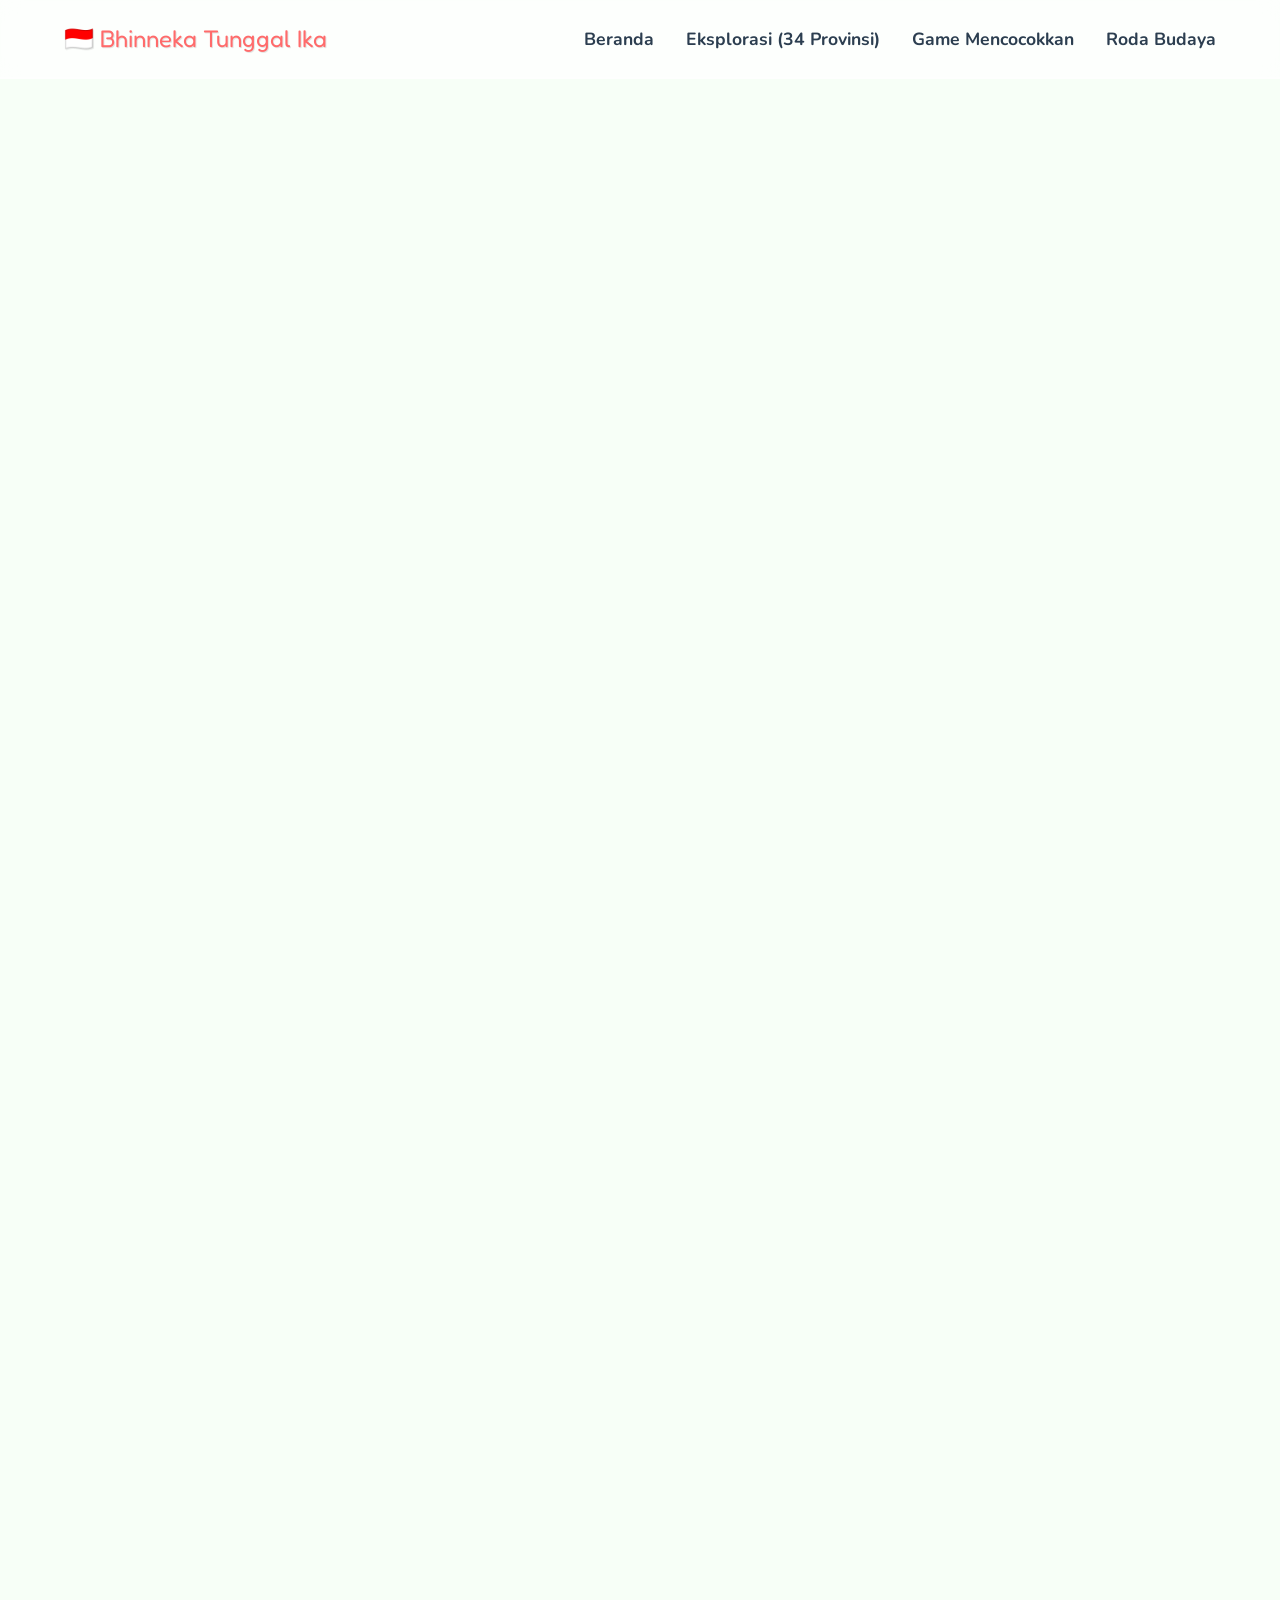
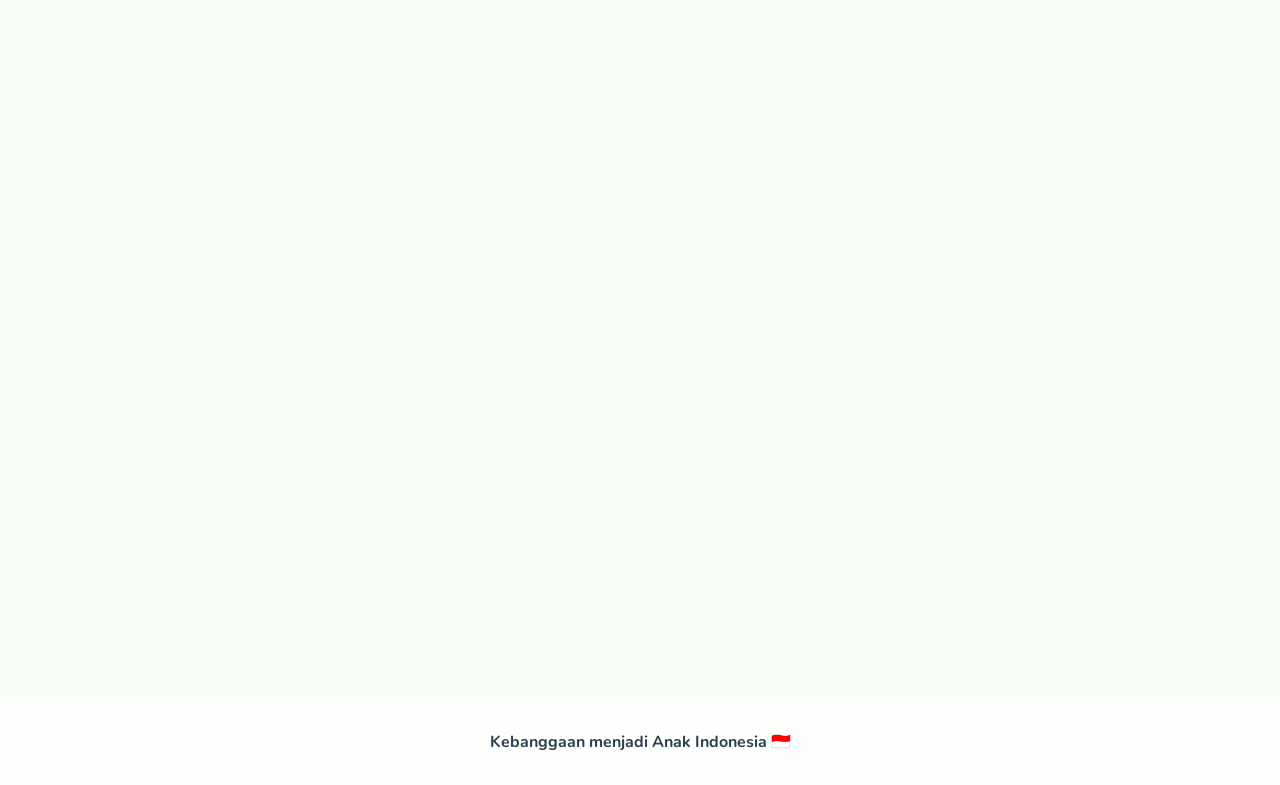
==== eksplorasi.html @ 6e82750b "Initial commit: Upload project files" ====
<!DOCTYPE html>
<html lang="id">
<head>
    <meta charset="UTF-8">
    <meta name="viewport" content="width=device-width, initial-scale=1.0">
    <title>Eksplorasi - Kita Beragam, Tetapi Tetap Satu</title>
    <link href="https://fonts.googleapis.com/css2?family=Fredoka+One&family=Nunito:wght@400;700;900&display=swap" rel="stylesheet">
    <link rel="stylesheet" href="style.css">
</head>
<body>
    <nav class="navbar">
        <div class="logo">🇮🇩 Bhinneka Tunggal Ika</div>
        <ul class="nav-links">
            <li><a href="index.html">Beranda</a></li>
            <li><a href="eksplorasi.html" class="active">Eksplorasi (34 Provinsi)</a></li>
            <li><a href="permainan.html">Game Mencocokkan</a></li>
            <li><a href="roda.html">Roda Budaya</a></li>
        </ul>
    </nav>

    <section class="section exploration fade-in" style="min-height: 100vh;">
        <h2 class="section-title">Galeri 34 Provinsi di Indonesia</h2>
        <p style="margin-bottom: 2rem; font-size: 1.2rem;">Klik kartu untuk melihat nama baju dan rumah adatnya!</p>
        
        <!-- Container for dynamically generated 34 cards -->
        <div id="dynamic-cards-container" class="card-container" style="gap: 2rem;">
            <!-- Cards injected by app.js here -->
        </div>
    </section>

    <footer>
        <p>Kebanggaan menjadi Anak Indonesia 🇮🇩</p>
    </footer>

    <!-- Load data first, then app -->
    <script src="data.js"></script>
    <script src="app.js"></script>
</body>
</html>
---- style.css ----
:root {
    --primary: #FF6B6B;
    --secondary: #4ECDC4;
    --accent: #FFE66D;
    --bg-color: #F7FFF7;
    --text-color: #2C3E50;
    --white: #ffffff;
    --font-heading: 'Fredoka One', cursive;
    --font-body: 'Nunito', sans-serif;
    --glass-bg: rgba(255, 255, 255, 0.7);
    --glass-border: rgba(255, 255, 255, 0.5);
    --shadow: 0 8px 32px rgba(31, 38, 135, 0.15);
}

* {
    margin: 0;
    padding: 0;
    box-sizing: border-box;
}

body {
    font-family: var(--font-body);
    background-color: var(--bg-color);
    color: var(--text-color);
    overflow-x: hidden;
    scroll-behavior: smooth;
}

h1, h2, h3, .logo {
    font-family: var(--font-heading);
}

/* Navbar */
.navbar {
    display: flex;
    justify-content: space-between;
    align-items: center;
    padding: 1.5rem 5%;
    background: var(--glass-bg);
    backdrop-filter: blur(10px);
    border-bottom: 2px solid var(--glass-border);
    position: sticky;
    top: 0;
    z-index: 1000;
}

.logo {
    font-size: 1.5rem;
    color: var(--primary);
    text-shadow: 1px 1px 0px rgba(0,0,0,0.1);
}

.nav-links {
    list-style: none;
    display: flex;
    gap: 2rem;
}

.nav-links a {
    text-decoration: none;
    color: var(--text-color);
    font-weight: 700;
    font-size: 1.1rem;
    transition: color 0.3s;
}

.nav-links a:hover {
    color: var(--primary);
}

/* Hero Section */
.hero {
    display: flex;
    align-items: center;
    justify-content: space-between;
    padding: 5rem 5%;
    min-height: 80vh;
    background: linear-gradient(135deg, #a8edea 0%, #fed6e3 100%);
    position: relative;
    overflow: hidden;
}

.hero-content {
    flex: 1;
    z-index: 2;
}

.hero h1 {
    font-size: 3.5rem;
    line-height: 1.2;
    margin-bottom: 1rem;
}

.highlight-text {
    color: var(--primary);
    text-shadow: 2px 2px 4px rgba(0,0,0,0.1);
}

.hero p {
    font-size: 1.4rem;
    margin-bottom: 2rem;
    color: #444;
}

.btn-primary {
    display: inline-block;
    padding: 1rem 2rem;
    font-size: 1.2rem;
    font-weight: bold;
    color: var(--white);
    background-color: var(--primary);
    border: none;
    border-radius: 30px;
    cursor: pointer;
    text-decoration: none;
    box-shadow: 0 4px 15px rgba(255, 107, 107, 0.4);
    transition: transform 0.3s, box-shadow 0.3s;
    font-family: var(--font-heading);
}

.btn-primary:hover {
    transform: translateY(-5px) scale(1.05);
    box-shadow: 0 6px 20px rgba(255, 107, 107, 0.6);
}

.hero-image {
    flex: 1;
    position: relative;
    display: flex;
    justify-content: center;
    align-items: center;
}

.map-img {
    width: 100%;
    max-width: 600px;
    filter: drop-shadow(0 10px 20px rgba(0,0,0,0.2)) contrast(1.8) brightness(0.8);
    mix-blend-mode: screen;
}

.pulse-anim {
    animation: float 4s ease-in-out infinite;
}

@keyframes float {
    0% { transform: translateY(0px); }
    50% { transform: translateY(-15px); }
    100% { transform: translateY(0px); }
}

/* Base Section Styling */
.section {
    padding: 4rem 5%;
    text-align: center;
}

.section-title {
    font-size: 2.5rem;
    color: var(--secondary);
    margin-bottom: 2rem;
    text-shadow: 1px 1px 0px rgba(0,0,0,0.1);
}

/* 3D Flip Cards */
.card-container {
    display: flex;
    flex-wrap: wrap;
    justify-content: center;
    gap: 3rem;
}

.flip-card {
    background-color: transparent;
    width: 300px;
    height: 400px;
    perspective: 1000px;
    cursor: pointer;
}

.flip-card-inner {
    position: relative;
    width: 100%;
    height: 100%;
    text-align: center;
    transition: transform 0.8s cubic-bezier(0.175, 0.885, 0.32, 1.275);
    transform-style: preserve-3d;
}

.flip-card.flipped .flip-card-inner {
    transform: rotateY(180deg);
}

.flip-card-front, .flip-card-back {
    position: absolute;
    width: 100%;
    height: 100%;
    -webkit-backface-visibility: hidden;
    backface-visibility: hidden;
    border-radius: 20px;
    padding: 1.5rem;
    display: flex;
    flex-direction: column;
    align-items: center;
    justify-content: center;
    background: var(--glass-bg);
    backdrop-filter: blur(8px);
    border: 2px solid var(--white);
    box-shadow: var(--shadow);
}

.flip-card-front img, .flip-card-back img {
    width: 100%;
    max-height: 200px;
    object-fit: contain;
    margin-bottom: 1rem;
}

.flip-card-front img[src^="data:"], .flip-card-back img[src^="data:"] {
    filter: drop-shadow(0 5px 15px rgba(0,0,0,0.1));
}

.flip-card-front img:not([src^="data:"]), .flip-card-back img:not([src^="data:"]) {
    filter: drop-shadow(0 5px 15px rgba(0,0,0,0.1)) contrast(1.6) brightness(1.15) saturate(1.2);
    mix-blend-mode: multiply;
}

.flip-card-front h3, .flip-card-back h3 {
    font-size: 1.5rem;
    color: var(--primary);
    margin-bottom: 0.5rem;
}

.flip-card-back {
    transform: rotateY(180deg);
    background: linear-gradient(135deg, #fdfbfb 0%, #ebedee 100%);
}

.flip-card-back p {
    font-size: 1rem;
    color: #555;
    font-weight: 600;
}

.placeholder-kid {
    font-size: 5rem;
    margin-bottom: 1rem;
}

/* Drag & Drop Series */
.game-section {
    background: linear-gradient(to bottom, #F7FFF7, #e0f7fa);
}

.game-instruction {
    font-size: 1.2rem;
    margin-bottom: 2rem;
    font-weight: bold;
}

.game-board {
    display: flex;
    flex-direction: column;
    align-items: center;
    gap: 3rem;
}

.draggables, .dropzones {
    display: flex;
    justify-content: center;
    gap: 2rem;
    flex-wrap: wrap;
    width: 100%;
    max-width: 900px;
}

.drag-item {
    width: 120px;
    height: 120px;
    object-fit: contain;
    cursor: grab;
    transition: transform 0.2s;
}

.drag-item[src^="data:"] {
    filter: drop-shadow(0 5px 10px rgba(0,0,0,0.15));
}

.drag-item:not([src^="data:"]) {
    filter: drop-shadow(0 5px 10px rgba(0,0,0,0.15)) contrast(1.6) brightness(1.15) saturate(1.2);
    mix-blend-mode: multiply;
}

.drag-item:active {
    cursor: grabbing;
    transform: scale(1.1);
}

.drag-item.hide {
    display: none;
}

.drop-zone {
    width: 150px;
    height: 150px;
    border: 3px dashed var(--secondary);
    border-radius: 20px;
    display: flex;
    align-items: center;
    justify-content: center;
    background: rgba(255, 255, 255, 0.4);
    font-weight: bold;
    position: relative;
    transition: background 0.3s;
}

.drop-zone.hovered {
    background: rgba(78, 205, 196, 0.3);
    border-color: var(--primary);
}

.drop-zone.correct {
    background: rgba(144, 238, 144, 0.5);
    border: 3px solid #32CD32;
}

.drop-zone img {
    max-width: 100%;
    max-height: 100%;
    object-fit: contain;
    position: absolute;
    z-index: 5;
}

.feedback-msg {
    margin-top: 2rem;
    font-size: 1.5rem;
    font-family: var(--font-heading);
    color: var(--primary);
    animation: bounce 1s infinite alternate;
}

.hidden {
    display: none !important;
}

/* Spinner Wheel */
.wheel-section {
    position: relative;
}

.wheel-container {
    position: relative;
    width: 300px;
    height: 300px;
    margin: 0 auto;
}

.pointer {
    position: absolute;
    top: -20px;
    left: 50%;
    transform: translateX(-50%);
    font-size: 3rem;
    color: var(--primary);
    z-index: 10;
    text-shadow: 0 3px 6px rgba(0,0,0,0.3);
}

.wheel {
    width: 100%;
    height: 100%;
    border-radius: 50%;
    border: 5px solid white;
    box-shadow: var(--shadow);
    position: relative;
    overflow: hidden;
    transition: transform 4s cubic-bezier(0.175, 0.885, 0.32, 1.275);
    /* Simple CSS pie chart hack for wheel */
    background: conic-gradient(
        #FF6B6B 0deg 60deg,
        #4ECDC4 60deg 120deg,
        #FFE66D 120deg 180deg,
        #FF9F43 180deg 240deg,
        #54A0FF 240deg 300deg,
        #A29BFE 300deg 360deg
    );
}

.wheel-segment {
    position: absolute;
    width: 50%;
    height: 50%;
    top: 0;
    right: 0;
    transform-origin: 0% 100%;
    display: flex;
    align-items: center;
    justify-content: center;
    font-weight: bold;
    font-family: var(--font-heading);
    color: white;
    font-size: 1.2rem;
    text-shadow: 1px 1px 2px rgba(0,0,0,0.3);
}

/* Positioning text for conic gradient (simplified approach) */
.segment-1 { transform: rotate(30deg) translate(20px, -20px); }
.segment-2 { transform: rotate(90deg) translate(20px, -20px); }
.segment-3 { transform: rotate(150deg) translate(20px, -20px); }
.segment-4 { transform: rotate(210deg) translate(20px, -20px); }
.segment-5 { transform: rotate(270deg) translate(20px, -20px); }
.segment-6 { transform: rotate(330deg) translate(20px, -20px); }


.wheel-result-box {
    margin-top: 2rem;
    padding: 1.5rem;
    background: var(--white);
    border-radius: 15px;
    box-shadow: var(--shadow);
    max-width: 400px;
    margin-left: auto;
    margin-right: auto;
}

.wheel-result-box h3 {
    color: var(--primary);
    font-size: 2rem;
    margin-bottom: 0.5rem;
}

footer {
    text-align: center;
    padding: 2rem;
    background: var(--glass-bg);
    color: var(--text-color);
    font-weight: bold;
    border-top: 2px solid var(--glass-border);
}

#confetti {
    position: fixed;
    top: 0;
    left: 0;
    width: 100%;
    height: 100%;
    pointer-events: none;
    z-index: 9999;
}

@keyframes bounce {
    from { transform: translateY(0); }
    to { transform: translateY(-10px); }
}

@keyframes shake {
    0% { transform: translateX(0); }
    25% { transform: translateX(-10px); }
    50% { transform: translateX(10px); }
    75% { transform: translateX(-10px); }
    100% { transform: translateX(0); }
}

.shake {
    animation: shake 0.5s ease-in-out;
}

/* Animations added via JS */
.fade-in {
    opacity: 0;
    transform: translateY(20px);
    transition: opacity 1s, transform 1s;
}
.fade-in.appear {
    opacity: 1;
    transform: translateY(0);
}
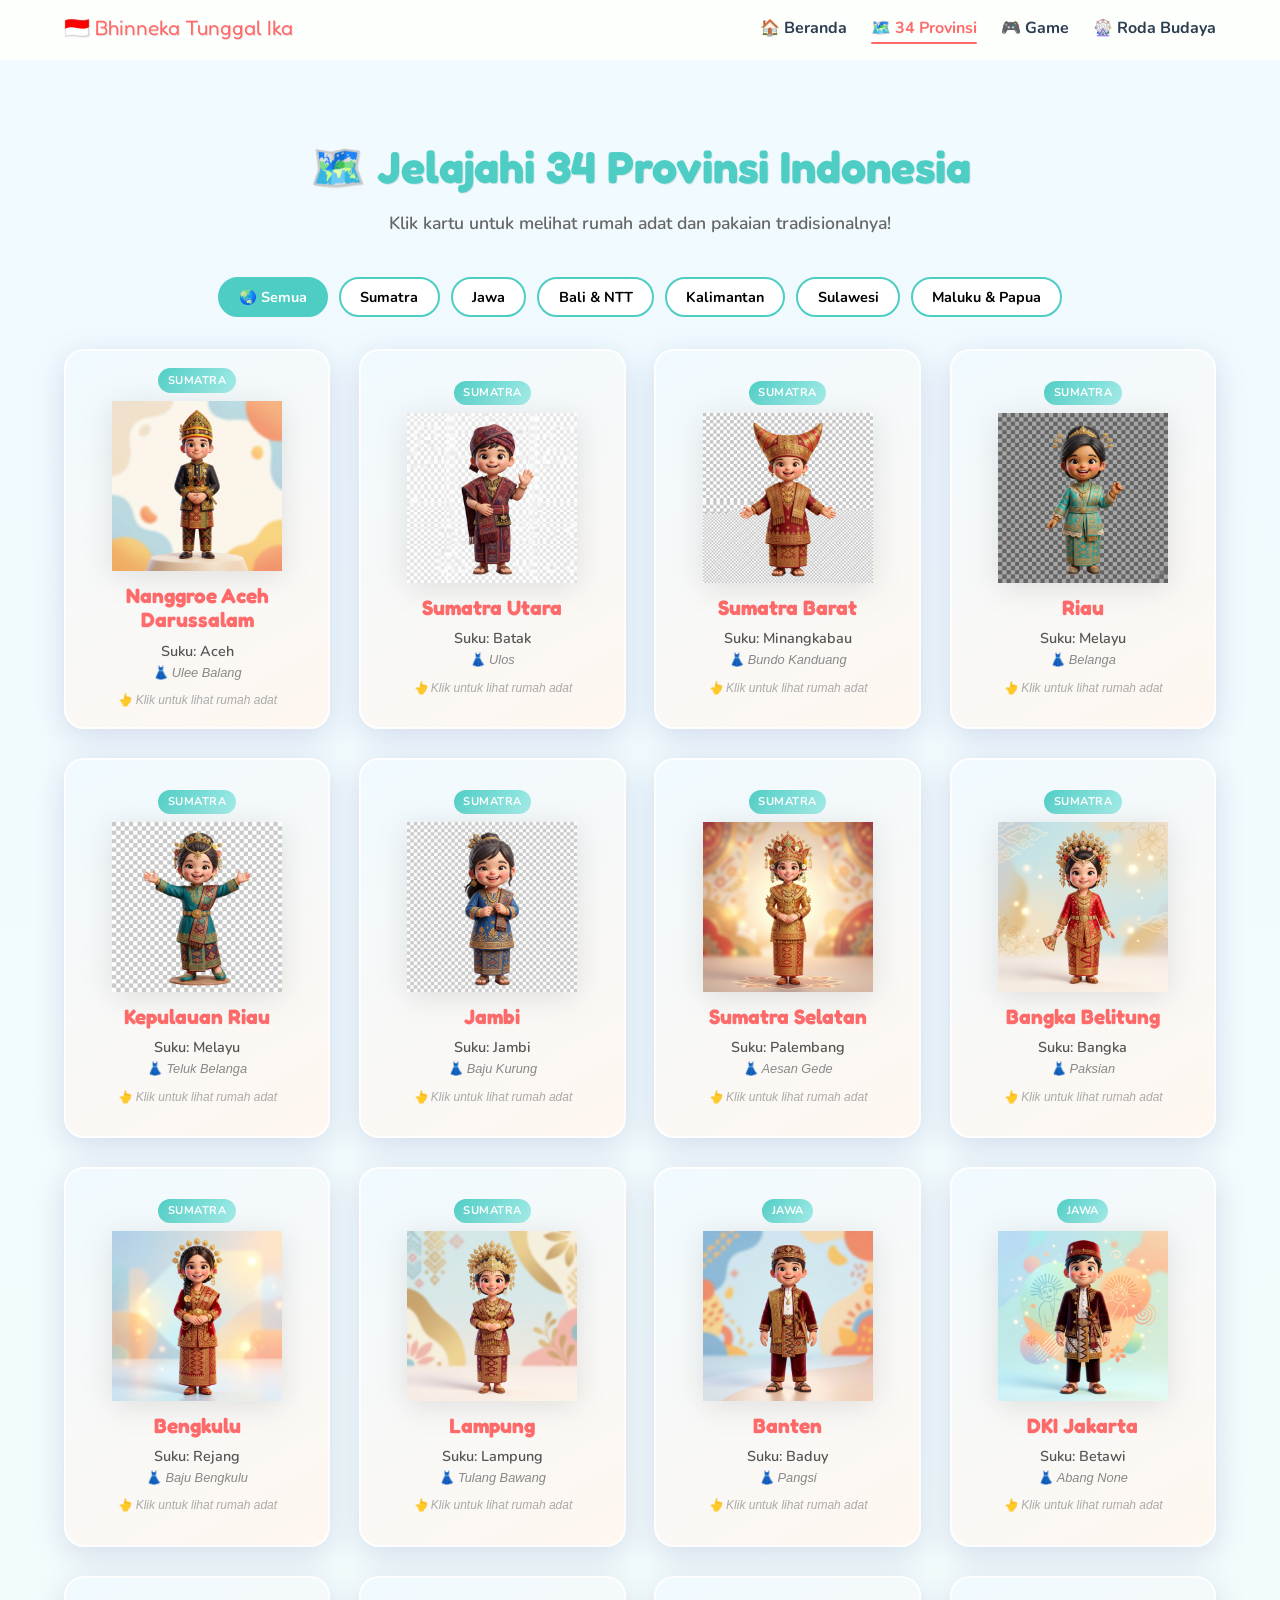
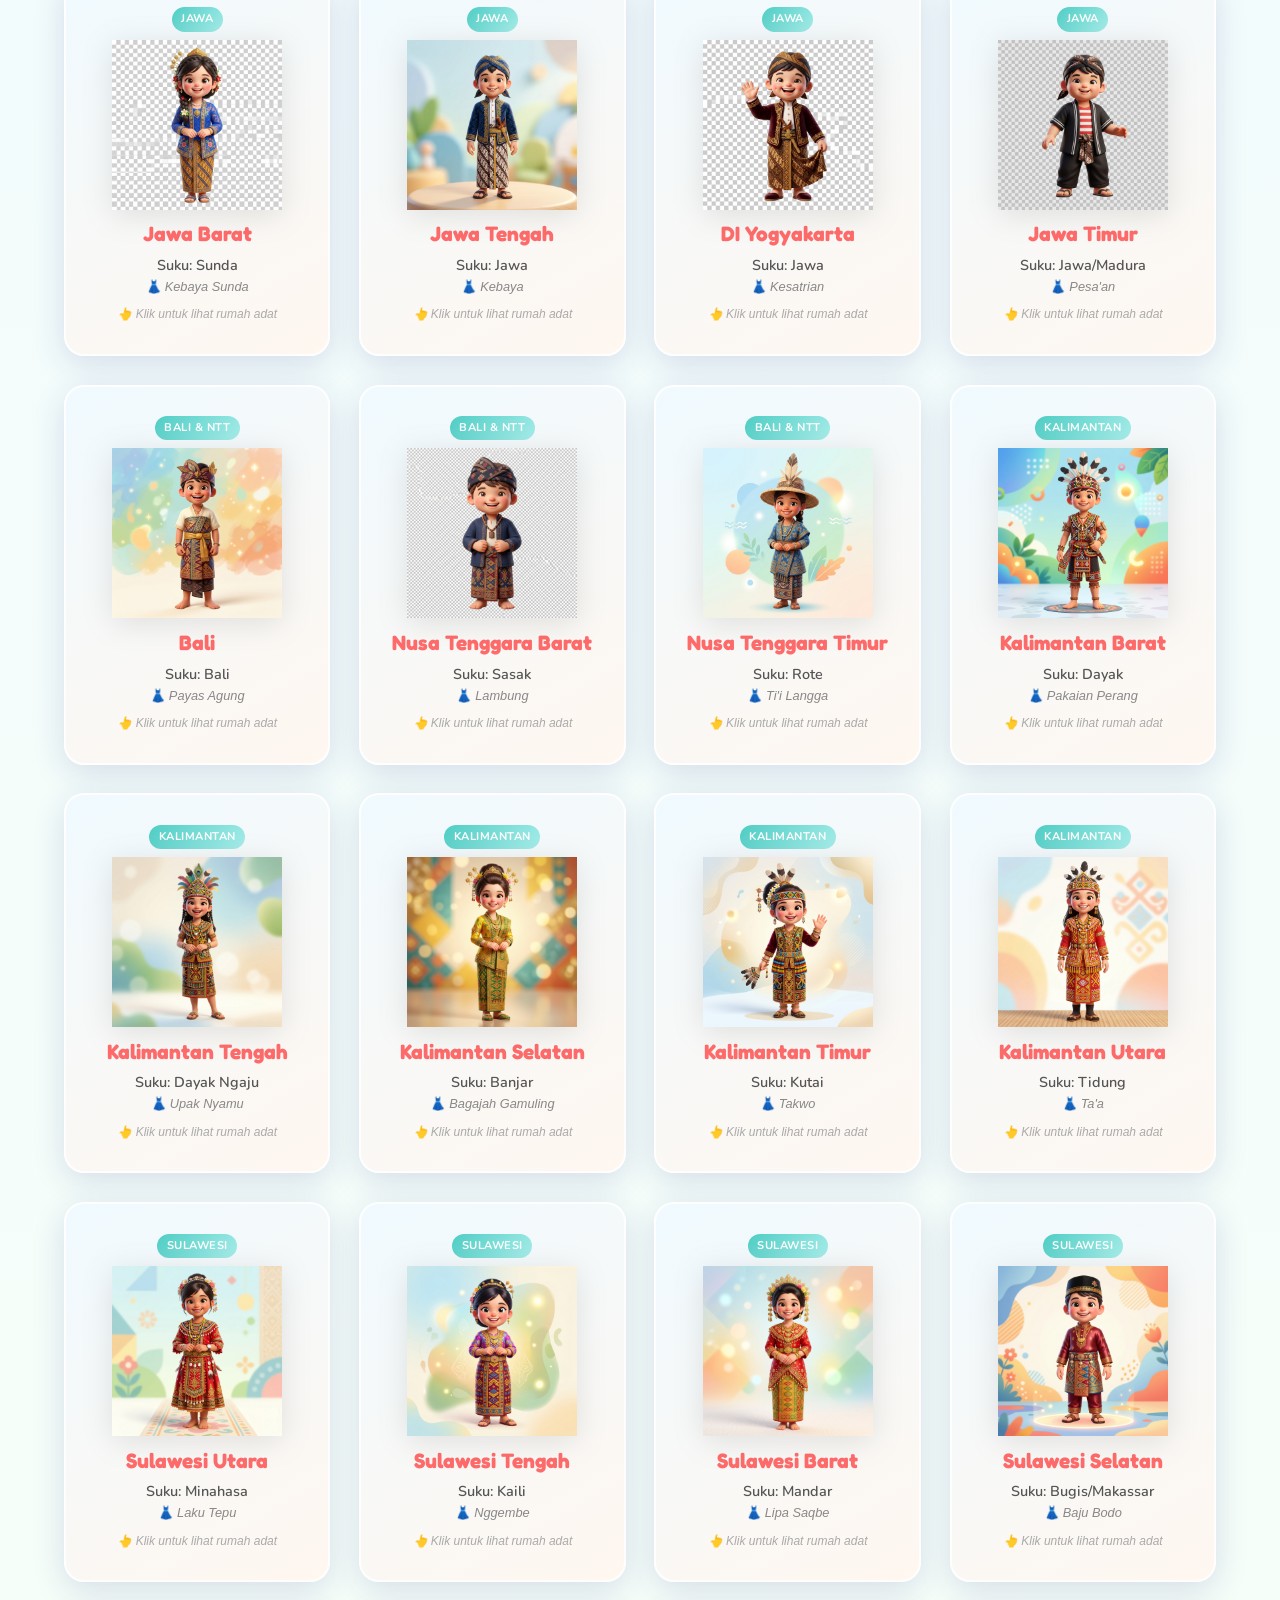
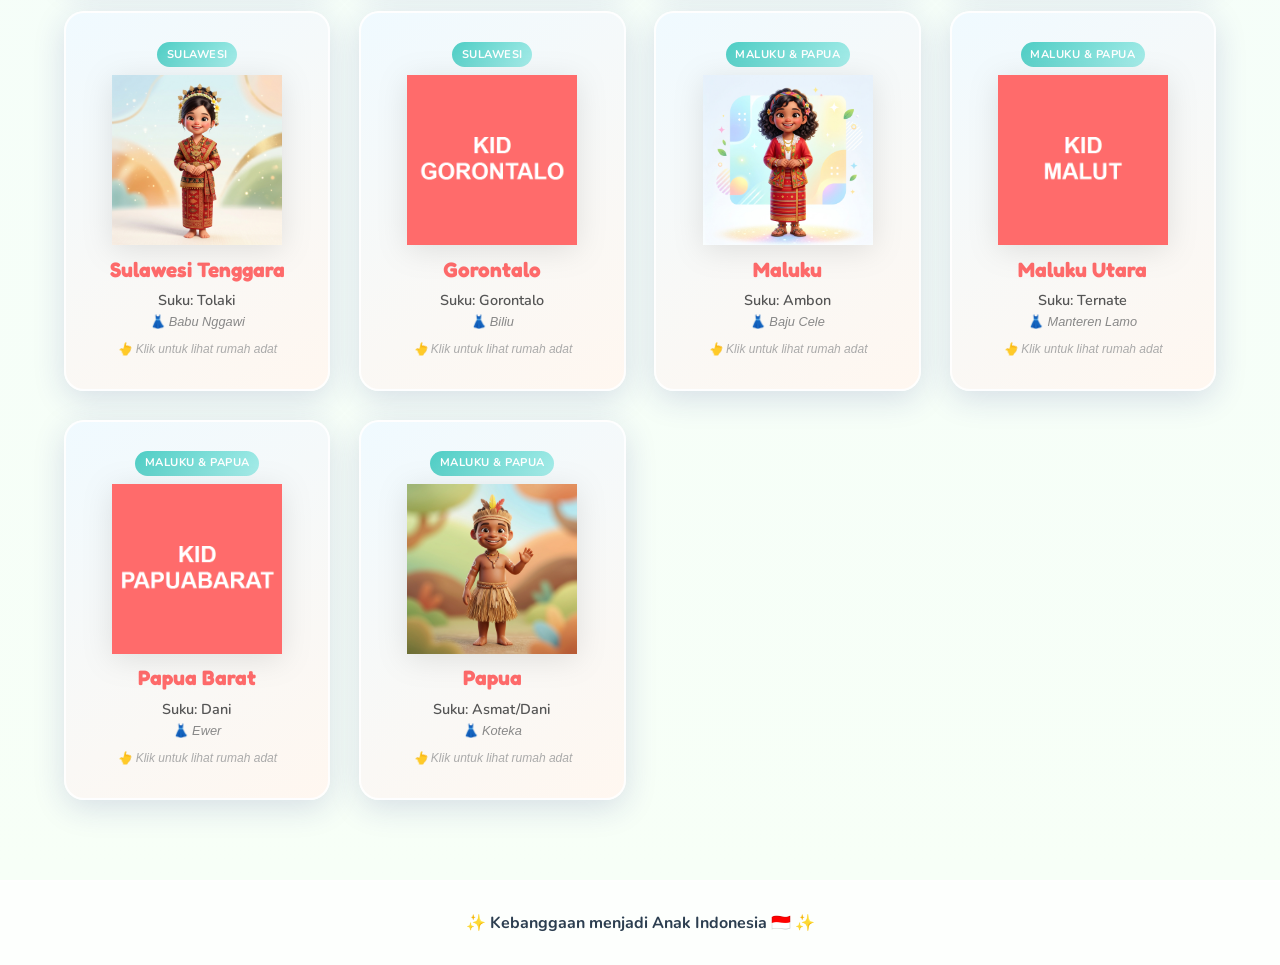
==== commit 1ce9bd6f: "Update repository" ====
--- a/eksplorasi.html
+++ b/eksplorasi.html
@@ -3,36 +3,72 @@
 <head>
     <meta charset="UTF-8">
     <meta name="viewport" content="width=device-width, initial-scale=1.0">
-    <title>Eksplorasi - Kita Beragam, Tetapi Tetap Satu</title>
+    <title>Eksplorasi 34 Provinsi - Kita Beragam, Tetapi Tetap Satu</title>
+    <meta name="description" content="Jelajahi rumah adat dan pakaian tradisional dari 34 Provinsi di Indonesia melalui kartu interaktif 3D.">
     <link href="https://fonts.googleapis.com/css2?family=Fredoka+One&family=Nunito:wght@400;700;900&display=swap" rel="stylesheet">
     <link rel="stylesheet" href="style.css">
+    <style>
+        .exploration { background: linear-gradient(180deg, #f0faff 0%, var(--bg-color) 100%); }
+        .filter-bar {
+            display: flex;
+            justify-content: center;
+            gap: 0.7rem;
+            flex-wrap: wrap;
+            margin-bottom: 2rem;
+        }
+        .filter-btn {
+            padding: 0.5rem 1.2rem;
+            border-radius: 50px;
+            border: 2px solid var(--secondary);
+            background: white;
+            font-family: var(--font-body);
+            font-weight: 700;
+            font-size: 0.9rem;
+            cursor: pointer;
+            transition: all 0.2s;
+        }
+        .filter-btn:hover, .filter-btn.active {
+            background: var(--secondary);
+            color: white;
+        }
+    </style>
 </head>
 <body>
     <nav class="navbar">
         <div class="logo">🇮🇩 Bhinneka Tunggal Ika</div>
-        <ul class="nav-links">
-            <li><a href="index.html">Beranda</a></li>
-            <li><a href="eksplorasi.html" class="active">Eksplorasi (34 Provinsi)</a></li>
-            <li><a href="permainan.html">Game Mencocokkan</a></li>
-            <li><a href="roda.html">Roda Budaya</a></li>
+        <button class="nav-toggle" id="nav-toggle" aria-label="Buka Menu">
+            <span></span><span></span><span></span>
+        </button>
+        <ul class="nav-links" id="nav-links">
+            <li><a href="index.html">🏠 Beranda</a></li>
+            <li><a href="eksplorasi.html" class="active">🗺️ 34 Provinsi</a></li>
+            <li><a href="permainan.html">🎮 Game</a></li>
+            <li><a href="roda.html">🎡 Roda Budaya</a></li>
         </ul>
     </nav>
+    <div class="nav-overlay" id="nav-overlay"></div>
 
-    <section class="section exploration fade-in" style="min-height: 100vh;">
-        <h2 class="section-title">Galeri 34 Provinsi di Indonesia</h2>
-        <p style="margin-bottom: 2rem; font-size: 1.2rem;">Klik kartu untuk melihat nama baju dan rumah adatnya!</p>
-        
-        <!-- Container for dynamically generated 34 cards -->
-        <div id="dynamic-cards-container" class="card-container" style="gap: 2rem;">
-            <!-- Cards injected by app.js here -->
+    <section class="section exploration fade-in">
+        <h2 class="section-title">🗺️ Jelajahi 34 Provinsi Indonesia</h2>
+        <p class="section-subtitle">Klik kartu untuk melihat rumah adat dan pakaian tradisionalnya!</p>
+        <div class="filter-bar" id="filter-bar">
+            <button class="filter-btn active" data-region="semua">🌏 Semua</button>
+            <button class="filter-btn" data-region="Sumatra">Sumatra</button>
+            <button class="filter-btn" data-region="Jawa">Jawa</button>
+            <button class="filter-btn" data-region="Bali & NTT">Bali & NTT</button>
+            <button class="filter-btn" data-region="Kalimantan">Kalimantan</button>
+            <button class="filter-btn" data-region="Sulawesi">Sulawesi</button>
+            <button class="filter-btn" data-region="Maluku & Papua">Maluku & Papua</button>
+        </div>
+        <div id="dynamic-cards-container" class="card-container">
+            <!-- Cards injected by app.js -->
         </div>
     </section>
 
     <footer>
-        <p>Kebanggaan menjadi Anak Indonesia 🇮🇩</p>
+        <p>✨ Kebanggaan menjadi Anak Indonesia 🇮🇩 ✨</p>
     </footer>
 
-    <!-- Load data first, then app -->
     <script src="data.js"></script>
     <script src="app.js"></script>
 </body>
--- a/style.css
+++ b/style.css
@@ -7,135 +7,224 @@
     --white: #ffffff;
     --font-heading: 'Fredoka One', cursive;
     --font-body: 'Nunito', sans-serif;
-    --glass-bg: rgba(255, 255, 255, 0.7);
+    --glass-bg: rgba(255, 255, 255, 0.75);
     --glass-border: rgba(255, 255, 255, 0.5);
     --shadow: 0 8px 32px rgba(31, 38, 135, 0.15);
-}
-
-* {
+    --shadow-lg: 0 16px 48px rgba(31, 38, 135, 0.2);
+    --radius: 20px;
+}
+
+/* ==================== RESET & BASE ==================== */
+*, *::before, *::after {
     margin: 0;
     padding: 0;
     box-sizing: border-box;
 }
+
+html { scroll-behavior: smooth; }
 
 body {
     font-family: var(--font-body);
     background-color: var(--bg-color);
     color: var(--text-color);
     overflow-x: hidden;
-    scroll-behavior: smooth;
-}
-
-h1, h2, h3, .logo {
+    line-height: 1.6;
+}
+
+h1, h2, h3, h4, .logo {
     font-family: var(--font-heading);
-}
-
-/* Navbar */
+    line-height: 1.2;
+}
+
+img { max-width: 100%; height: auto; }
+
+/* ==================== NAVBAR ==================== */
 .navbar {
     display: flex;
     justify-content: space-between;
     align-items: center;
-    padding: 1.5rem 5%;
+    padding: 1rem 5%;
     background: var(--glass-bg);
-    backdrop-filter: blur(10px);
+    backdrop-filter: blur(12px);
+    -webkit-backdrop-filter: blur(12px);
     border-bottom: 2px solid var(--glass-border);
     position: sticky;
     top: 0;
     z-index: 1000;
+    gap: 1rem;
 }
 
 .logo {
-    font-size: 1.5rem;
+    font-size: 1.3rem;
     color: var(--primary);
-    text-shadow: 1px 1px 0px rgba(0,0,0,0.1);
+    text-shadow: 1px 1px 0px rgba(0,0,0,0.08);
+    white-space: nowrap;
+    flex-shrink: 0;
 }
 
 .nav-links {
     list-style: none;
     display: flex;
-    gap: 2rem;
+    gap: 1.5rem;
+    align-items: center;
 }
 
 .nav-links a {
     text-decoration: none;
     color: var(--text-color);
     font-weight: 700;
-    font-size: 1.1rem;
+    font-size: 1rem;
     transition: color 0.3s;
-}
-
-.nav-links a:hover {
+    padding: 0.3rem 0;
+    position: relative;
+    white-space: nowrap;
+}
+
+.nav-links a::after {
+    content: '';
+    position: absolute;
+    bottom: 0; left: 0;
+    width: 0; height: 2px;
+    background: var(--primary);
+    transition: width 0.3s;
+    border-radius: 2px;
+}
+
+.nav-links a:hover, .nav-links a.active {
     color: var(--primary);
 }
 
-/* Hero Section */
+.nav-links a:hover::after, .nav-links a.active::after {
+    width: 100%;
+}
+
+/* Hamburger Menu */
+.nav-toggle {
+    display: none;
+    flex-direction: column;
+    gap: 5px;
+    cursor: pointer;
+    padding: 5px;
+    background: none;
+    border: none;
+    flex-shrink: 0;
+}
+
+.nav-toggle span {
+    display: block;
+    width: 25px;
+    height: 3px;
+    background: var(--primary);
+    border-radius: 3px;
+    transition: all 0.3s;
+}
+
+.nav-toggle.open span:nth-child(1) { transform: rotate(45deg) translate(5.5px, 5.5px); }
+.nav-toggle.open span:nth-child(2) { opacity: 0; transform: scaleX(0); }
+.nav-toggle.open span:nth-child(3) { transform: rotate(-45deg) translate(5.5px, -5.5px); }
+
+/* ==================== HERO SECTION ==================== */
 .hero {
     display: flex;
     align-items: center;
     justify-content: space-between;
     padding: 5rem 5%;
-    min-height: 80vh;
+    min-height: 85vh;
     background: linear-gradient(135deg, #a8edea 0%, #fed6e3 100%);
     position: relative;
     overflow: hidden;
+    gap: 2rem;
+}
+
+.hero::before {
+    content: '';
+    position: absolute;
+    top: -50%; left: -50%;
+    width: 200%; height: 200%;
+    background: radial-gradient(circle at 60% 40%, rgba(255,255,255,0.3) 0%, transparent 60%);
+    pointer-events: none;
 }
 
 .hero-content {
     flex: 1;
     z-index: 2;
+    max-width: 550px;
 }
 
 .hero h1 {
-    font-size: 3.5rem;
-    line-height: 1.2;
-    margin-bottom: 1rem;
+    font-size: clamp(2.2rem, 4.5vw, 4rem);
+    margin-bottom: 1.2rem;
 }
 
 .highlight-text {
     color: var(--primary);
-    text-shadow: 2px 2px 4px rgba(0,0,0,0.1);
+    text-shadow: 2px 2px 0px rgba(0,0,0,0.08);
 }
 
 .hero p {
-    font-size: 1.4rem;
+    font-size: clamp(1rem, 2vw, 1.3rem);
     margin-bottom: 2rem;
     color: #444;
-}
-
-.btn-primary {
-    display: inline-block;
-    padding: 1rem 2rem;
-    font-size: 1.2rem;
+    max-width: 480px;
+}
+
+.btn-group {
+    display: flex;
+    gap: 1rem;
+    flex-wrap: wrap;
+}
+
+.btn-primary, .btn-secondary {
+    display: inline-flex;
+    align-items: center;
+    gap: 0.5rem;
+    padding: 0.85rem 1.8rem;
+    font-size: 1.1rem;
     font-weight: bold;
-    color: var(--white);
-    background-color: var(--primary);
-    border: none;
-    border-radius: 30px;
+    border-radius: 50px;
     cursor: pointer;
     text-decoration: none;
+    border: none;
+    transition: transform 0.25s, box-shadow 0.25s;
+    font-family: var(--font-heading);
+    white-space: nowrap;
+}
+
+.btn-primary {
+    color: var(--white);
+    background: linear-gradient(135deg, var(--primary), #ff8e8e);
     box-shadow: 0 4px 15px rgba(255, 107, 107, 0.4);
-    transition: transform 0.3s, box-shadow 0.3s;
-    font-family: var(--font-heading);
 }
 
 .btn-primary:hover {
-    transform: translateY(-5px) scale(1.05);
-    box-shadow: 0 6px 20px rgba(255, 107, 107, 0.6);
+    transform: translateY(-4px);
+    box-shadow: 0 8px 25px rgba(255, 107, 107, 0.5);
+}
+
+.btn-secondary {
+    color: var(--text-color);
+    background: var(--white);
+    box-shadow: 0 4px 15px rgba(0,0,0,0.1);
+}
+
+.btn-secondary:hover {
+    transform: translateY(-4px);
+    box-shadow: 0 8px 25px rgba(0,0,0,0.15);
 }
 
 .hero-image {
     flex: 1;
-    position: relative;
     display: flex;
     justify-content: center;
     align-items: center;
+    max-width: 500px;
 }
 
 .map-img {
     width: 100%;
-    max-width: 600px;
-    filter: drop-shadow(0 10px 20px rgba(0,0,0,0.2)) contrast(1.8) brightness(0.8);
-    mix-blend-mode: screen;
+    max-width: 520px;
+    filter: drop-shadow(0 15px 30px rgba(0,0,0,0.15));
+    border-radius: 16px;
 }
 
 .pulse-anim {
@@ -143,36 +232,45 @@
 }
 
 @keyframes float {
-    0% { transform: translateY(0px); }
-    50% { transform: translateY(-15px); }
-    100% { transform: translateY(0px); }
-}
-
-/* Base Section Styling */
+    0%, 100% { transform: translateY(0); }
+    50% { transform: translateY(-18px); }
+}
+
+/* ==================== SECTIONS ==================== */
 .section {
-    padding: 4rem 5%;
+    padding: 5rem 5%;
     text-align: center;
 }
 
 .section-title {
-    font-size: 2.5rem;
+    font-size: clamp(1.8rem, 4vw, 2.8rem);
     color: var(--secondary);
-    margin-bottom: 2rem;
-    text-shadow: 1px 1px 0px rgba(0,0,0,0.1);
-}
-
-/* 3D Flip Cards */
+    margin-bottom: 1rem;
+    text-shadow: 1px 1px 0px rgba(0,0,0,0.08);
+}
+
+.section-subtitle {
+    font-size: 1.1rem;
+    color: #666;
+    margin-bottom: 2.5rem;
+    font-weight: 600;
+}
+
+/* ==================== FLIP CARDS ==================== */
 .card-container {
-    display: flex;
-    flex-wrap: wrap;
-    justify-content: center;
-    gap: 3rem;
+    display: grid;
+    grid-template-columns: repeat(auto-fill, minmax(240px, 1fr));
+    gap: 1.8rem;
+    justify-items: center;
+    max-width: 1400px;
+    margin: 0 auto;
 }
 
 .flip-card {
     background-color: transparent;
-    width: 300px;
-    height: 400px;
+    width: 100%;
+    max-width: 280px;
+    height: 380px;
     perspective: 1000px;
     cursor: pointer;
 }
@@ -186,8 +284,16 @@
     transform-style: preserve-3d;
 }
 
+.flip-card:hover .flip-card-inner,
 .flip-card.flipped .flip-card-inner {
     transform: rotateY(180deg);
+}
+
+/* On touch devices, only flip on click, not hover */
+@media (hover: none) {
+    .flip-card:hover .flip-card-inner {
+        transform: none;
+    }
 }
 
 .flip-card-front, .flip-card-back {
@@ -196,38 +302,37 @@
     height: 100%;
     -webkit-backface-visibility: hidden;
     backface-visibility: hidden;
-    border-radius: 20px;
-    padding: 1.5rem;
+    border-radius: var(--radius);
+    padding: 1.5rem 1.2rem;
     display: flex;
     flex-direction: column;
     align-items: center;
     justify-content: center;
     background: var(--glass-bg);
     backdrop-filter: blur(8px);
-    border: 2px solid var(--white);
+    -webkit-backdrop-filter: blur(8px);
+    border: 2px solid rgba(255,255,255,0.9);
     box-shadow: var(--shadow);
+    transition: box-shadow 0.3s;
+}
+
+.flip-card:hover .flip-card-front,
+.flip-card:hover .flip-card-back {
+    box-shadow: var(--shadow-lg);
 }
 
 .flip-card-front img, .flip-card-back img {
     width: 100%;
-    max-height: 200px;
+    height: 180px;
     object-fit: contain;
-    margin-bottom: 1rem;
-}
-
-.flip-card-front img[src^="data:"], .flip-card-back img[src^="data:"] {
+    margin-bottom: 0.8rem;
     filter: drop-shadow(0 5px 15px rgba(0,0,0,0.1));
 }
 
-.flip-card-front img:not([src^="data:"]), .flip-card-back img:not([src^="data:"]) {
-    filter: drop-shadow(0 5px 15px rgba(0,0,0,0.1)) contrast(1.6) brightness(1.15) saturate(1.2);
-    mix-blend-mode: multiply;
-}
-
 .flip-card-front h3, .flip-card-back h3 {
-    font-size: 1.5rem;
+    font-size: 1.3rem;
     color: var(--primary);
-    margin-bottom: 0.5rem;
+    margin-bottom: 0.4rem;
 }
 
 .flip-card-back {
@@ -236,86 +341,95 @@
 }
 
 .flip-card-back p {
-    font-size: 1rem;
+    font-size: 0.9rem;
     color: #555;
     font-weight: 600;
-}
-
-.placeholder-kid {
-    font-size: 5rem;
-    margin-bottom: 1rem;
-}
-
-/* Drag & Drop Series */
+    line-height: 1.5;
+}
+
+.flip-hint {
+    font-size: 0.75rem;
+    color: #aaa;
+    margin-top: 0.5rem;
+    font-style: italic;
+}
+
+/* ==================== GAME DRAG & DROP ==================== */
 .game-section {
     background: linear-gradient(to bottom, #F7FFF7, #e0f7fa);
 }
 
 .game-instruction {
-    font-size: 1.2rem;
+    font-size: 1.1rem;
     margin-bottom: 2rem;
     font-weight: bold;
+    color: #555;
 }
 
 .game-board {
     display: flex;
     flex-direction: column;
     align-items: center;
-    gap: 3rem;
-}
-
-.draggables, .dropzones {
+    gap: 2.5rem;
+}
+
+.draggables {
     display: flex;
     justify-content: center;
-    gap: 2rem;
+    gap: 1.5rem;
     flex-wrap: wrap;
     width: 100%;
-    max-width: 900px;
+    max-width: 700px;
+}
+
+.dropzones {
+    display: flex;
+    justify-content: center;
+    gap: 1.5rem;
+    flex-wrap: wrap;
+    width: 100%;
+    max-width: 700px;
 }
 
 .drag-item {
-    width: 120px;
-    height: 120px;
+    width: 110px;
+    height: 110px;
     object-fit: contain;
     cursor: grab;
-    transition: transform 0.2s;
-}
-
-.drag-item[src^="data:"] {
+    transition: transform 0.2s, box-shadow 0.2s;
     filter: drop-shadow(0 5px 10px rgba(0,0,0,0.15));
-}
-
-.drag-item:not([src^="data:"]) {
-    filter: drop-shadow(0 5px 10px rgba(0,0,0,0.15)) contrast(1.6) brightness(1.15) saturate(1.2);
-    mix-blend-mode: multiply;
-}
-
-.drag-item:active {
-    cursor: grabbing;
-    transform: scale(1.1);
-}
-
-.drag-item.hide {
-    display: none;
-}
+    border-radius: 12px;
+    user-select: none;
+    -webkit-user-drag: element;
+    touch-action: none;
+}
+
+.drag-item:hover { transform: scale(1.08); }
+.drag-item:active { cursor: grabbing; transform: scale(1.12); }
+.drag-item.hide { display: none !important; }
+.drag-item.dragging { opacity: 0.5; transform: scale(1.1); }
 
 .drop-zone {
-    width: 150px;
-    height: 150px;
+    width: 140px;
+    height: 140px;
     border: 3px dashed var(--secondary);
-    border-radius: 20px;
+    border-radius: var(--radius);
     display: flex;
     align-items: center;
     justify-content: center;
-    background: rgba(255, 255, 255, 0.4);
-    font-weight: bold;
+    text-align: center;
+    background: rgba(255, 255, 255, 0.5);
+    font-weight: 700;
+    font-size: 0.95rem;
     position: relative;
-    transition: background 0.3s;
+    transition: background 0.3s, border-color 0.3s, transform 0.2s;
+    padding: 0.5rem;
 }
 
 .drop-zone.hovered {
-    background: rgba(78, 205, 196, 0.3);
+    background: rgba(78, 205, 196, 0.25);
     border-color: var(--primary);
+    transform: scale(1.05);
 }
 
 .drop-zone.correct {
@@ -328,150 +442,386 @@
     max-height: 100%;
     object-fit: contain;
     position: absolute;
-    z-index: 5;
+    top: 0; left: 0;
+    border-radius: var(--radius);
 }
 
 .feedback-msg {
-    margin-top: 2rem;
-    font-size: 1.5rem;
+    margin-top: 1.5rem;
+    font-size: 1.4rem;
     font-family: var(--font-heading);
     color: var(--primary);
-    animation: bounce 1s infinite alternate;
-}
-
-.hidden {
-    display: none !important;
-}
-
-/* Spinner Wheel */
-.wheel-section {
-    position: relative;
-}
+    animation: bounce 1s ease-in-out infinite alternate;
+    background: white;
+    padding: 1rem 2rem;
+    border-radius: 50px;
+    box-shadow: var(--shadow);
+}
+
+.hidden { display: none !important; }
+
+/* ==================== SPIN WHEEL ==================== */
+.wheel-section { position: relative; }
 
 .wheel-container {
     position: relative;
-    width: 300px;
-    height: 300px;
-    margin: 0 auto;
+    width: min(360px, 90vw);
+    height: min(360px, 90vw);
+    margin: 0 auto 1rem;
 }
 
 .pointer {
     position: absolute;
-    top: -20px;
+    top: -28px;
     left: 50%;
     transform: translateX(-50%);
-    font-size: 3rem;
+    font-size: 2.5rem;
     color: var(--primary);
     z-index: 10;
-    text-shadow: 0 3px 6px rgba(0,0,0,0.3);
+    text-shadow: 0 3px 6px rgba(0,0,0,0.25);
+    filter: drop-shadow(0 2px 4px rgba(0,0,0,0.3));
 }
 
 .wheel {
     width: 100%;
     height: 100%;
     border-radius: 50%;
-    border: 5px solid white;
-    box-shadow: var(--shadow);
+    border: 6px solid white;
+    box-shadow: var(--shadow-lg), inset 0 0 0 3px rgba(255,255,255,0.3);
     position: relative;
     overflow: hidden;
-    transition: transform 4s cubic-bezier(0.175, 0.885, 0.32, 1.275);
-    /* Simple CSS pie chart hack for wheel */
-    background: conic-gradient(
-        #FF6B6B 0deg 60deg,
-        #4ECDC4 60deg 120deg,
-        #FFE66D 120deg 180deg,
-        #FF9F43 180deg 240deg,
-        #54A0FF 240deg 300deg,
-        #A29BFE 300deg 360deg
-    );
-}
-
-.wheel-segment {
+    transition: transform 4s cubic-bezier(0.17, 0.67, 0.12, 0.99);
+}
+
+.wheel-center {
     position: absolute;
-    width: 50%;
-    height: 50%;
-    top: 0;
-    right: 0;
-    transform-origin: 0% 100%;
+    top: 50%; left: 50%;
+    transform: translate(-50%, -50%);
+    width: 50px; height: 50px;
+    background: white;
+    border-radius: 50%;
+    z-index: 20;
+    box-shadow: 0 0 0 4px rgba(255,255,255,0.5), var(--shadow);
+}
+
+/* ==================== MODAL ==================== */
+.modal-overlay {
+    position: fixed;
+    top: 0; left: 0; right: 0; bottom: 0;
+    background: rgba(0,0,0,0.65);
     display: flex;
     align-items: center;
     justify-content: center;
-    font-weight: bold;
+    z-index: 2000;
+    visibility: hidden;
+    opacity: 0;
+    transition: opacity 0.3s, visibility 0.3s;
+    padding: 1rem;
+}
+
+.modal-overlay.active {
+    visibility: visible;
+    opacity: 1;
+}
+
+.modal-box {
+    background: white;
+    padding: 2rem 1.5rem;
+    border-radius: 24px;
+    max-width: 480px;
+    width: 100%;
+    max-height: 90vh;
+    overflow-y: auto;
+    text-align: center;
+    box-shadow: 0 20px 60px rgba(0,0,0,0.25);
+    transform: translateY(-30px) scale(0.95);
+    transition: transform 0.35s cubic-bezier(0.175, 0.885, 0.32, 1.275);
+}
+
+.modal-overlay.active .modal-box {
+    transform: translateY(0) scale(1);
+}
+
+.modal-title {
     font-family: var(--font-heading);
+    color: var(--primary);
+    font-size: 1.8rem;
+    margin-bottom: 0.8rem;
+}
+
+.modal-quiz {
+    font-size: 1.1rem;
+    margin-bottom: 1.5rem;
+    font-weight: 700;
+    color: var(--text-color);
+    line-height: 1.6;
+}
+
+.quiz-options {
+    display: flex;
+    flex-direction: column;
+    gap: 0.7rem;
+}
+
+.btn-option {
+    background: var(--bg-color);
+    border: 2px solid var(--secondary);
+    padding: 0.8rem 1rem;
+    border-radius: 12px;
+    font-size: 1rem;
+    cursor: pointer;
+    transition: background 0.2s, border-color 0.2s, transform 0.1s;
+    font-family: var(--font-body);
+    font-weight: 700;
+    text-align: left;
+    display: flex;
+    align-items: center;
+    gap: 0.5rem;
+}
+
+.btn-option::before {
+    content: attr(data-letter);
+    display: inline-flex;
+    align-items: center;
+    justify-content: center;
+    width: 28px; height: 28px;
+    background: var(--secondary);
     color: white;
-    font-size: 1.2rem;
-    text-shadow: 1px 1px 2px rgba(0,0,0,0.3);
-}
-
-/* Positioning text for conic gradient (simplified approach) */
-.segment-1 { transform: rotate(30deg) translate(20px, -20px); }
-.segment-2 { transform: rotate(90deg) translate(20px, -20px); }
-.segment-3 { transform: rotate(150deg) translate(20px, -20px); }
-.segment-4 { transform: rotate(210deg) translate(20px, -20px); }
-.segment-5 { transform: rotate(270deg) translate(20px, -20px); }
-.segment-6 { transform: rotate(330deg) translate(20px, -20px); }
-
-
-.wheel-result-box {
-    margin-top: 2rem;
-    padding: 1.5rem;
-    background: var(--white);
-    border-radius: 15px;
-    box-shadow: var(--shadow);
-    max-width: 400px;
-    margin-left: auto;
-    margin-right: auto;
-}
-
-.wheel-result-box h3 {
-    color: var(--primary);
-    font-size: 2rem;
-    margin-bottom: 0.5rem;
-}
-
+    border-radius: 50%;
+    font-size: 0.85rem;
+    flex-shrink: 0;
+}
+
+.btn-option:hover:not(:disabled) {
+    background: var(--secondary);
+    color: white;
+    transform: translateX(4px);
+}
+
+.btn-option:hover:not(:disabled)::before {
+    background: white;
+    color: var(--secondary);
+}
+
+.btn-option.correct { 
+    background: #e8fae8; 
+    border-color: #32CD32; 
+    color: #1a6e1a;
+}
+
+.btn-option.correct::before { background: #32CD32; }
+
+.btn-option.wrong { 
+    background: #fee8e8; 
+    border-color: #FF6B6B; 
+    color: #8b1a1a;
+}
+
+.btn-option.wrong::before { background: #FF6B6B; }
+
+/* ==================== FOOTER ==================== */
 footer {
     text-align: center;
-    padding: 2rem;
+    padding: 1.8rem 5%;
     background: var(--glass-bg);
     color: var(--text-color);
-    font-weight: bold;
+    font-weight: 700;
     border-top: 2px solid var(--glass-border);
 }
 
+/* ==================== CONFETTI ==================== */
 #confetti {
     position: fixed;
-    top: 0;
-    left: 0;
-    width: 100%;
-    height: 100%;
+    top: 0; left: 0;
+    width: 100%; height: 100%;
     pointer-events: none;
     z-index: 9999;
 }
 
+/* ==================== ANIMATIONS ==================== */
 @keyframes bounce {
     from { transform: translateY(0); }
     to { transform: translateY(-10px); }
 }
 
 @keyframes shake {
-    0% { transform: translateX(0); }
+    0%, 100% { transform: translateX(0); }
     25% { transform: translateX(-10px); }
-    50% { transform: translateX(10px); }
-    75% { transform: translateX(-10px); }
-    100% { transform: translateX(0); }
-}
-
-.shake {
-    animation: shake 0.5s ease-in-out;
-}
-
-/* Animations added via JS */
+    75% { transform: translateX(10px); }
+}
+
+@keyframes popIn {
+    from { transform: scale(0.5); opacity: 0; }
+    to { transform: scale(1); opacity: 1; }
+}
+
+.shake { animation: shake 0.5s ease-in-out; }
+
 .fade-in {
     opacity: 0;
-    transform: translateY(20px);
-    transition: opacity 1s, transform 1s;
-}
+    transform: translateY(25px);
+    transition: opacity 0.8s ease, transform 0.8s ease;
+}
+
 .fade-in.appear {
     opacity: 1;
     transform: translateY(0);
 }
+
+/* ==================== BADGES / REGION PILLS ==================== */
+.province-badge {
+    display: inline-block;
+    background: linear-gradient(135deg, var(--secondary), #a8edea);
+    color: white;
+    font-size: 0.7rem;
+    font-weight: 700;
+    padding: 0.2rem 0.6rem;
+    border-radius: 20px;
+    margin-bottom: 0.5rem;
+    text-transform: uppercase;
+    letter-spacing: 0.5px;
+}
+
+/* ==================== RESPONSIVE — TABLET ==================== */
+@media (max-width: 900px) {
+    .hero {
+        flex-direction: column;
+        text-align: center;
+        padding: 4rem 5%;
+        min-height: auto;
+    }
+
+    .hero-content { max-width: 100%; }
+
+    .hero p { max-width: 100%; }
+
+    .btn-group { justify-content: center; }
+
+    .hero-image {
+        max-width: 400px;
+        width: 100%;
+    }
+
+    .card-container {
+        grid-template-columns: repeat(auto-fill, minmax(200px, 1fr));
+        gap: 1.3rem;
+    }
+
+    .flip-card { height: 340px; }
+}
+
+/* ==================== RESPONSIVE — MOBILE ==================== */
+@media (max-width: 640px) {
+    /* Navbar */
+    .nav-toggle { display: flex; }
+
+    .nav-links {
+        position: fixed;
+        top: 0; right: -100%;
+        width: min(320px, 85vw);
+        height: 100vh;
+        background: white;
+        flex-direction: column;
+        gap: 0;
+        padding: 5rem 2rem 2rem;
+        box-shadow: -5px 0 30px rgba(0,0,0,0.15);
+        transition: right 0.35s cubic-bezier(0.175, 0.885, 0.32, 1.275);
+        z-index: 999;
+        align-items: flex-start;
+    }
+
+    .nav-links.open { right: 0; }
+
+    .nav-links li { width: 100%; border-bottom: 1px solid #f0f0f0; }
+
+    .nav-links a {
+        display: block;
+        padding: 1rem 0;
+        font-size: 1.2rem;
+    }
+
+    .nav-links a::after { display: none; }
+
+    /* Overlay behind nav */
+    .nav-overlay {
+        position: fixed;
+        top: 0; left: 0;
+        width: 100%; height: 100%;
+        background: rgba(0,0,0,0.4);
+        z-index: 998;
+        display: none;
+    }
+
+    .nav-overlay.active { display: block; }
+
+    /* Hero */
+    .hero {
+        padding: 3rem 5%;
+        gap: 2rem;
+    }
+
+    .hero h1 { font-size: clamp(1.8rem, 8vw, 2.5rem); }
+
+    .hero-image { width: 90%; }
+
+    .btn-primary, .btn-secondary {
+        padding: 0.75rem 1.4rem;
+        font-size: 1rem;
+    }
+
+    /* Section */
+    .section { padding: 3rem 4%; }
+
+    /* Cards */
+    .card-container {
+        grid-template-columns: repeat(2, 1fr);
+        gap: 1rem;
+    }
+
+    .flip-card {
+        height: 300px;
+        max-width: 100%;
+    }
+
+    .flip-card-front img, .flip-card-back img {
+        height: 130px;
+    }
+
+    .flip-card-front h3, .flip-card-back h3 { font-size: 1.1rem; }
+
+    /* Game */
+    .draggables, .dropzones {
+        gap: 1rem;
+    }
+
+    .drag-item {
+        width: 85px;
+        height: 85px;
+    }
+
+    .drop-zone {
+        width: 110px;
+        height: 110px;
+        font-size: 0.85rem;
+    }
+
+    /* Wheel */
+    .wheel-container {
+        width: min(280px, 88vw);
+        height: min(280px, 88vw);
+    }
+
+    /* Modal */
+    .modal-box { padding: 1.5rem 1rem; }
+    .modal-title { font-size: 1.5rem; }
+    .modal-quiz { font-size: 0.95rem; }
+    .btn-option { font-size: 0.9rem; padding: 0.65rem 0.8rem; }
+    .btn-option::before { width: 24px; height: 24px; font-size: 0.75rem; }
+}
+
+@media (max-width: 380px) {
+    .card-container {
+        grid-template-columns: 1fr;
+    }
+    .flip-card { max-width: 280px; margin: 0 auto; }
+}
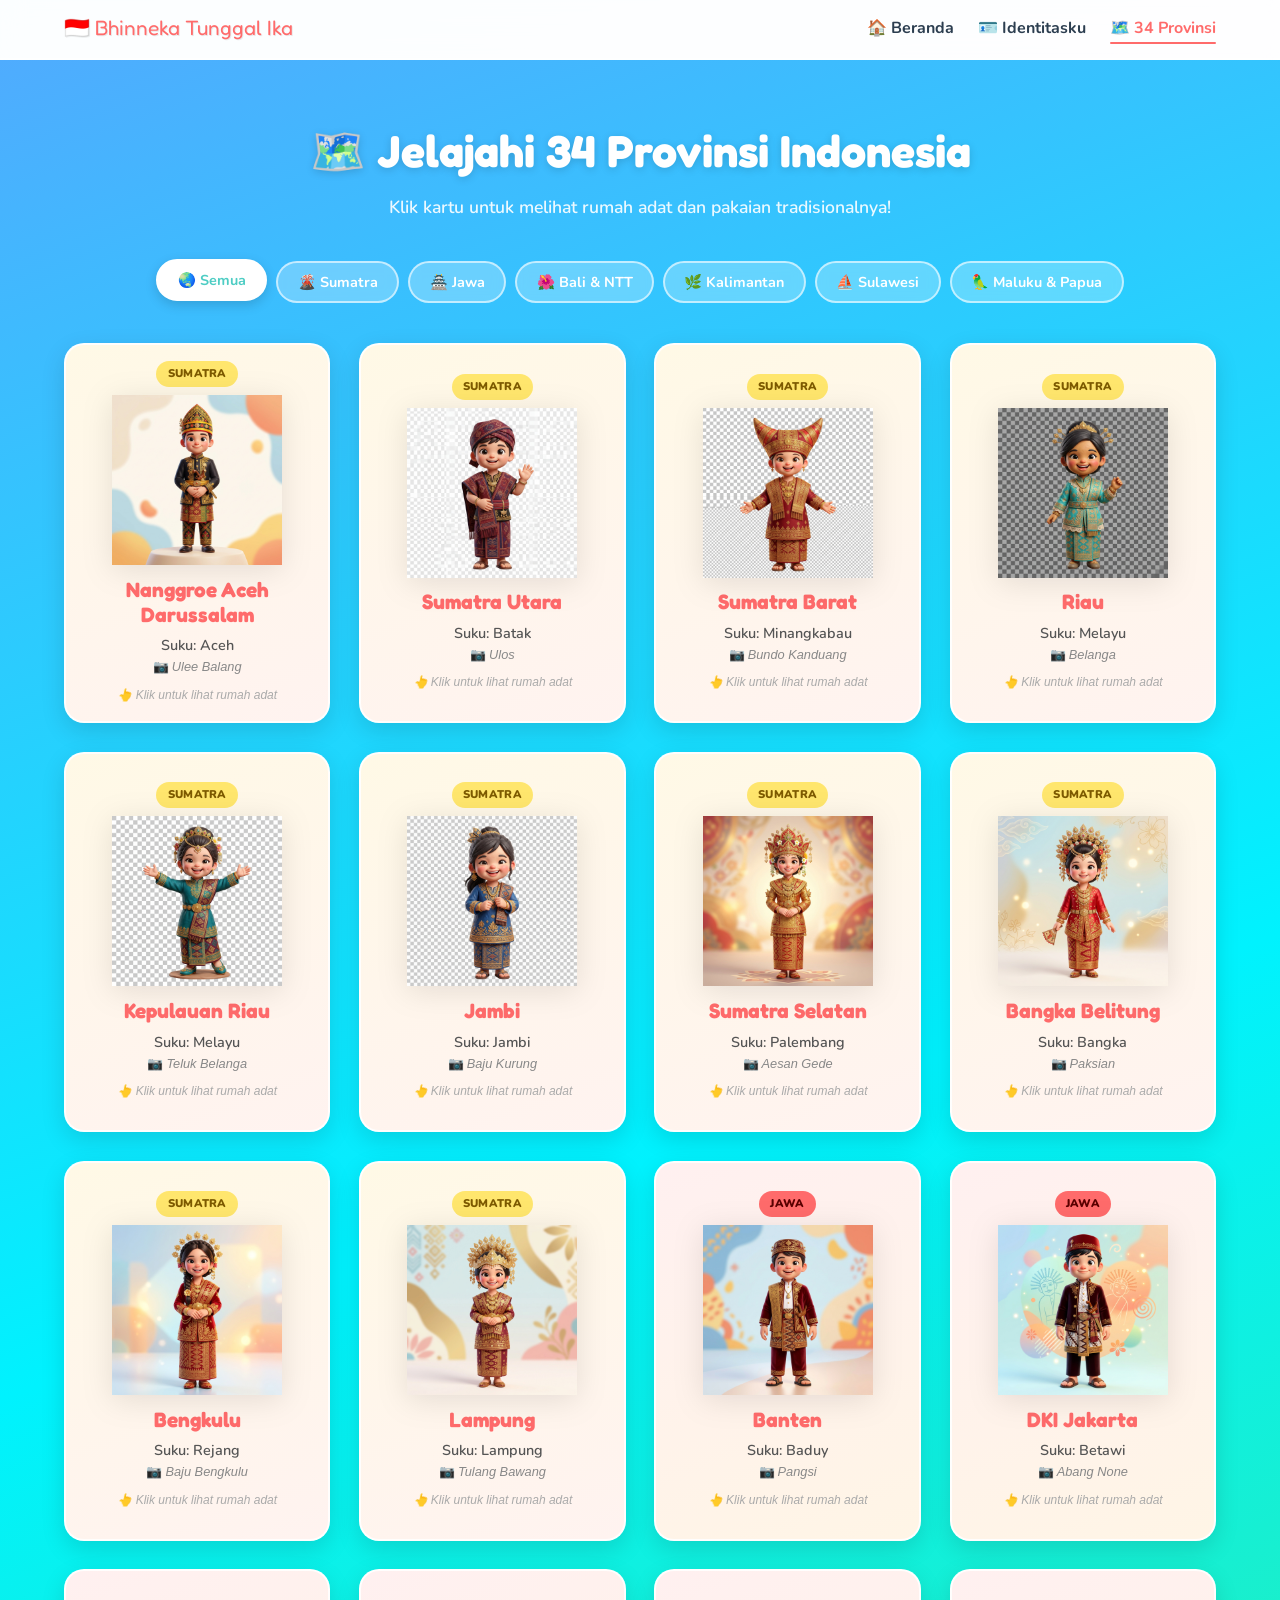
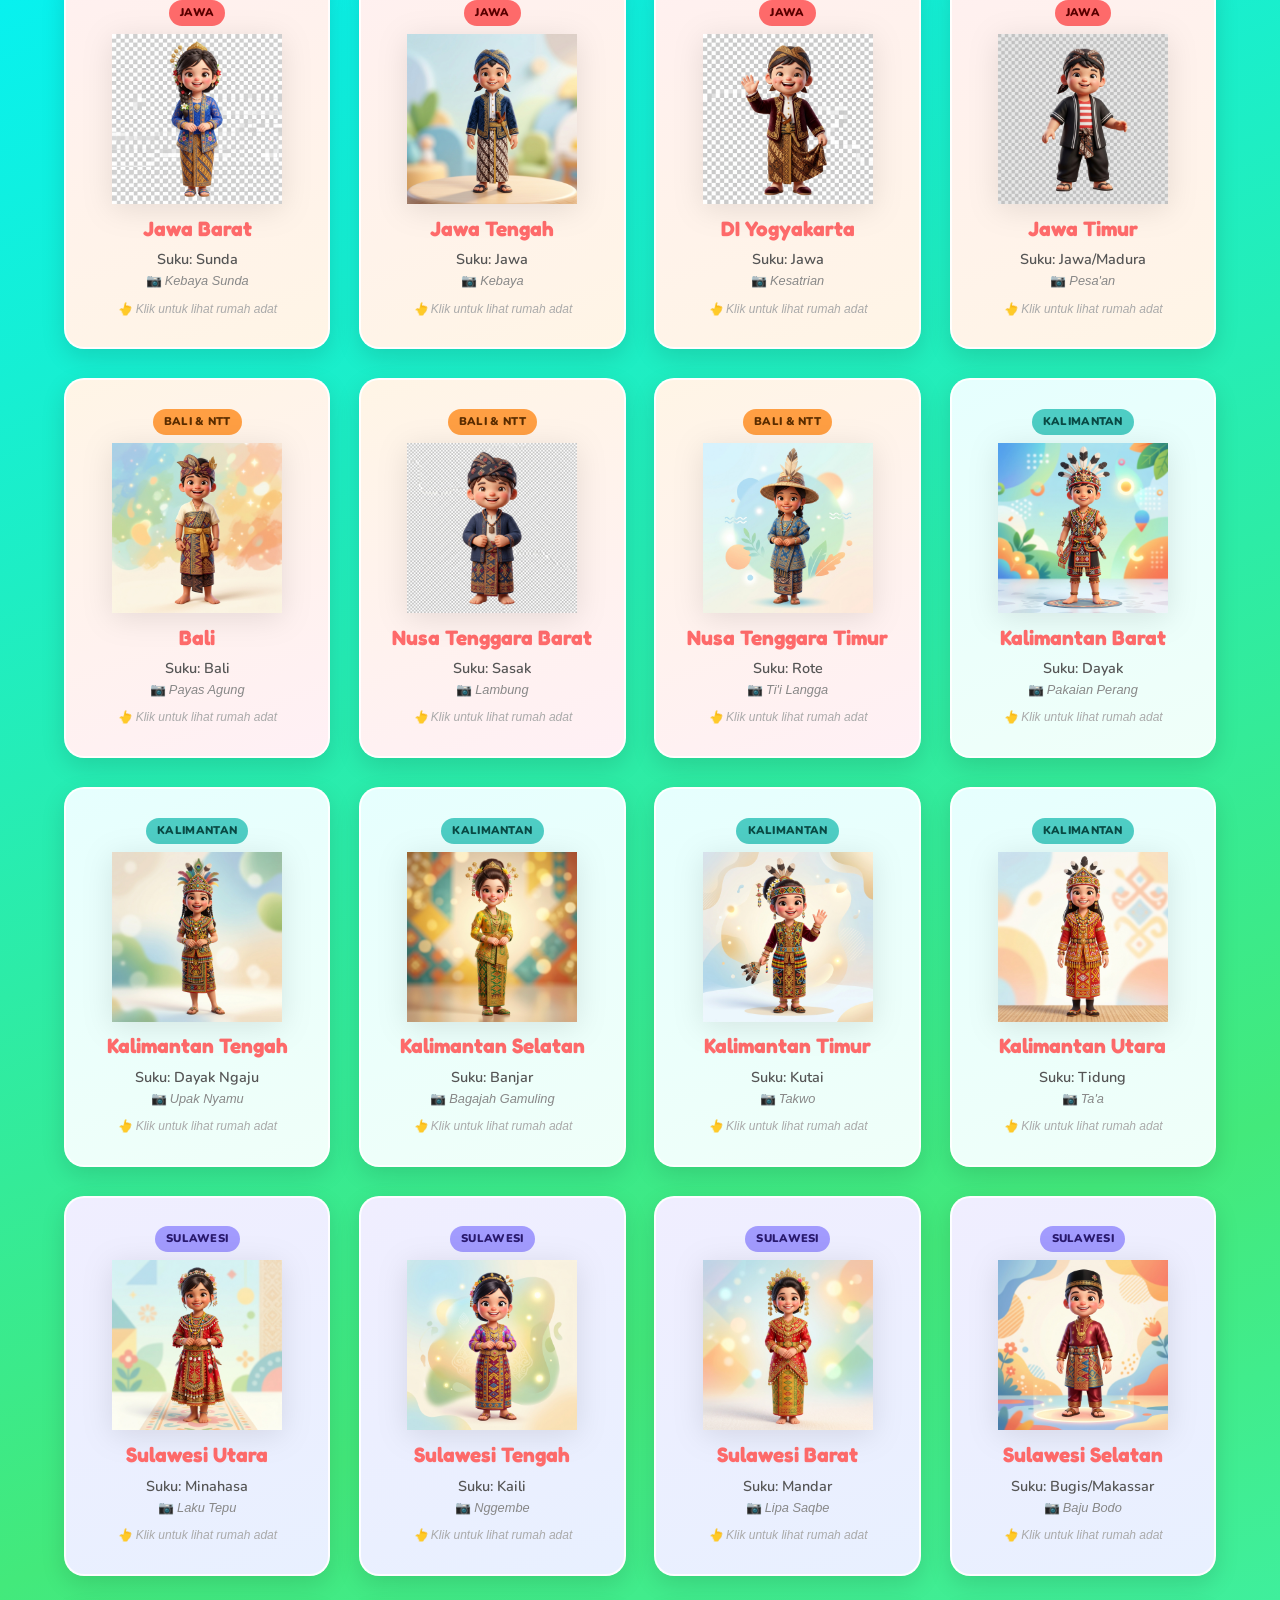
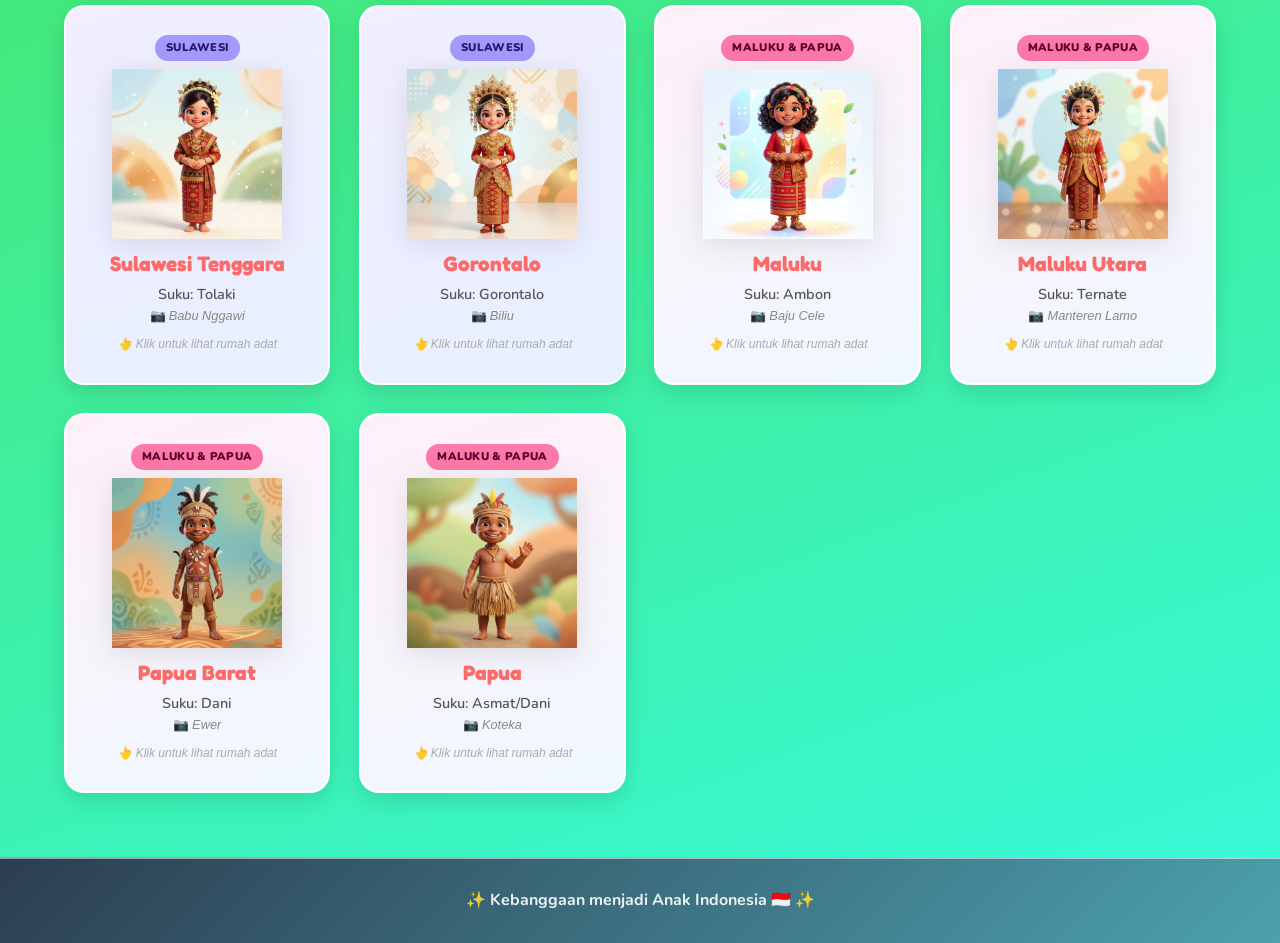
==== commit 64250ad3: "Update repository" ====
--- a/eksplorasi.html
+++ b/eksplorasi.html
@@ -8,28 +8,32 @@
     <link href="https://fonts.googleapis.com/css2?family=Fredoka+One&family=Nunito:wght@400;700;900&display=swap" rel="stylesheet">
     <link rel="stylesheet" href="style.css">
     <style>
-        .exploration { background: linear-gradient(180deg, #f0faff 0%, var(--bg-color) 100%); }
         .filter-bar {
             display: flex;
             justify-content: center;
-            gap: 0.7rem;
+            gap: 0.6rem;
             flex-wrap: wrap;
-            margin-bottom: 2rem;
+            margin-bottom: 2.5rem;
         }
         .filter-btn {
-            padding: 0.5rem 1.2rem;
+            padding: 0.55rem 1.2rem;
             border-radius: 50px;
-            border: 2px solid var(--secondary);
-            background: white;
+            border: 2px solid rgba(255,255,255,0.6);
+            background: rgba(255,255,255,0.25);
+            backdrop-filter: blur(6px);
             font-family: var(--font-body);
             font-weight: 700;
             font-size: 0.9rem;
             cursor: pointer;
-            transition: all 0.2s;
+            transition: all 0.22s;
+            color: white;
         }
         .filter-btn:hover, .filter-btn.active {
-            background: var(--secondary);
-            color: white;
+            background: white;
+            color: var(--secondary);
+            border-color: white;
+            transform: translateY(-2px);
+            box-shadow: 0 4px 12px rgba(0,0,0,0.15);
         }
     </style>
 </head>
@@ -41,24 +45,23 @@
         </button>
         <ul class="nav-links" id="nav-links">
             <li><a href="index.html">🏠 Beranda</a></li>
+            <li><a href="identitas.html">🪪 Identitasku</a></li>
             <li><a href="eksplorasi.html" class="active">🗺️ 34 Provinsi</a></li>
-            <li><a href="permainan.html">🎮 Game</a></li>
-            <li><a href="roda.html">🎡 Roda Budaya</a></li>
         </ul>
     </nav>
     <div class="nav-overlay" id="nav-overlay"></div>
 
-    <section class="section exploration fade-in">
-        <h2 class="section-title">🗺️ Jelajahi 34 Provinsi Indonesia</h2>
-        <p class="section-subtitle">Klik kartu untuk melihat rumah adat dan pakaian tradisionalnya!</p>
+    <section class="section exploration-section fade-in">
+        <h2 class="section-title" style="color:white; text-shadow: 0 2px 8px rgba(0,0,0,0.15);">🗺️ Jelajahi 34 Provinsi Indonesia</h2>
+        <p class="section-subtitle" style="color:rgba(255,255,255,0.9);">Klik kartu untuk melihat rumah adat dan pakaian tradisionalnya!</p>
         <div class="filter-bar" id="filter-bar">
             <button class="filter-btn active" data-region="semua">🌏 Semua</button>
-            <button class="filter-btn" data-region="Sumatra">Sumatra</button>
-            <button class="filter-btn" data-region="Jawa">Jawa</button>
-            <button class="filter-btn" data-region="Bali & NTT">Bali & NTT</button>
-            <button class="filter-btn" data-region="Kalimantan">Kalimantan</button>
-            <button class="filter-btn" data-region="Sulawesi">Sulawesi</button>
-            <button class="filter-btn" data-region="Maluku & Papua">Maluku & Papua</button>
+            <button class="filter-btn" data-region="Sumatra">🌋 Sumatra</button>
+            <button class="filter-btn" data-region="Jawa">🏯 Jawa</button>
+            <button class="filter-btn" data-region="Bali & NTT">🌺 Bali & NTT</button>
+            <button class="filter-btn" data-region="Kalimantan">🌿 Kalimantan</button>
+            <button class="filter-btn" data-region="Sulawesi">⛵ Sulawesi</button>
+            <button class="filter-btn" data-region="Maluku & Papua">🦜 Maluku & Papua</button>
         </div>
         <div id="dynamic-cards-container" class="card-container">
             <!-- Cards injected by app.js -->
--- a/style.css
+++ b/style.css
@@ -687,19 +687,19 @@
     .hero {
         flex-direction: column;
         text-align: center;
-        padding: 4rem 5%;
+        padding: 3.5rem 6%;
         min-height: auto;
+        gap: 2rem;
     }
 
     .hero-content { max-width: 100%; }
-
-    .hero p { max-width: 100%; }
-
-    .btn-group { justify-content: center; }
+    .hero p { max-width: 90%; margin: 0 auto 1.5rem; }
+    .btn-group { justify-content: center; flex-wrap: wrap; gap: 0.8rem; }
 
     .hero-image {
-        max-width: 400px;
-        width: 100%;
+        max-width: 420px;
+        width: 85%;
+        margin: 0 auto;
     }
 
     .card-container {
@@ -708,110 +708,185 @@
     }
 
     .flip-card { height: 340px; }
+
+    .home-cards-grid {
+        grid-template-columns: 1fr;
+        max-width: 480px;
+    }
+
+    .why-grid {
+        grid-template-columns: 1fr;
+        max-width: 500px;
+    }
 }
 
 /* ==================== RESPONSIVE — MOBILE ==================== */
 @media (max-width: 640px) {
-    /* Navbar */
+    /* ---- Navbar ---- */
     .nav-toggle { display: flex; }
 
     .nav-links {
         position: fixed;
         top: 0; right: -100%;
-        width: min(320px, 85vw);
-        height: 100vh;
+        width: min(300px, 80vw);
+        height: 100dvh;
         background: white;
         flex-direction: column;
         gap: 0;
-        padding: 5rem 2rem 2rem;
-        box-shadow: -5px 0 30px rgba(0,0,0,0.15);
-        transition: right 0.35s cubic-bezier(0.175, 0.885, 0.32, 1.275);
+        padding: 5rem 1.8rem 2rem;
+        box-shadow: -4px 0 24px rgba(0,0,0,0.18);
+        transition: right 0.32s cubic-bezier(0.175, 0.885, 0.32, 1.275);
         z-index: 999;
         align-items: flex-start;
+        overflow-y: auto;
     }
 
     .nav-links.open { right: 0; }
 
-    .nav-links li { width: 100%; border-bottom: 1px solid #f0f0f0; }
+    .nav-links li {
+        width: 100%;
+        border-bottom: 1px solid #f0f0f0;
+    }
 
     .nav-links a {
         display: block;
-        padding: 1rem 0;
-        font-size: 1.2rem;
+        padding: 0.9rem 0;
+        font-size: 1.15rem;
     }
 
     .nav-links a::after { display: none; }
 
-    /* Overlay behind nav */
+    /* Close button inside drawer */
     .nav-overlay {
         position: fixed;
         top: 0; left: 0;
         width: 100%; height: 100%;
-        background: rgba(0,0,0,0.4);
+        background: rgba(0,0,0,0.45);
         z-index: 998;
         display: none;
-    }
-
+        -webkit-tap-highlight-color: transparent;
+    }
     .nav-overlay.active { display: block; }
 
-    /* Hero */
+    /* ---- Hero ---- */
     .hero {
-        padding: 3rem 5%;
-        gap: 2rem;
-    }
-
-    .hero h1 { font-size: clamp(1.8rem, 8vw, 2.5rem); }
-
-    .hero-image { width: 90%; }
+        flex-direction: column;
+        text-align: center;
+        padding: 2.5rem 5% 2rem;
+        gap: 1.5rem;
+        min-height: auto;
+    }
+
+    .hero h1 { font-size: clamp(1.7rem, 7.5vw, 2.2rem); }
+    .hero p {
+        font-size: 0.95rem;
+        max-width: 100%;
+        margin: 0 auto 1.2rem;
+    }
+
+    .btn-group {
+        flex-direction: column;
+        align-items: center;
+        gap: 0.7rem;
+    }
 
     .btn-primary, .btn-secondary {
-        padding: 0.75rem 1.4rem;
+        width: 100%;
+        max-width: 280px;
+        text-align: center;
+        padding: 0.85rem 1.2rem;
         font-size: 1rem;
-    }
-
-    /* Section */
-    .section { padding: 3rem 4%; }
-
-    /* Cards */
+        justify-content: center;
+    }
+
+    .hero-image {
+        width: 100%;
+        max-width: 340px;
+        margin: 0 auto;
+    }
+
+    /* Fix map transparent bg on mobile */
+    .map-img {
+        border-radius: 16px;
+        background: linear-gradient(135deg, #e0f7fa, #b2ebf2);
+    }
+
+    /* ---- Home Features ---- */
+    .home-features { padding: 3rem 5%; }
+
+    .home-features .section-title {
+        font-size: clamp(1.5rem, 6vw, 2rem);
+    }
+
+    .home-cards-grid {
+        grid-template-columns: 1fr;
+        max-width: 360px;
+        margin: 0 auto;
+        gap: 1.2rem;
+    }
+
+    .home-card { padding: 2rem 1.5rem; }
+    .hc-icon { font-size: 3rem; }
+    .home-card h3 { font-size: 1.4rem; }
+
+    /* ---- Fact Strip ---- */
+    .fact-strip {
+        display: grid;
+        grid-template-columns: 1fr 1fr;
+        gap: 0;
+        padding: 2rem 5%;
+    }
+
+    .fact-divider { display: none; }
+
+    .fact-item {
+        padding: 1rem;
+        border: 1px solid rgba(255,255,255,0.1);
+    }
+
+    .fact-num { font-size: clamp(2rem, 8vw, 2.8rem); }
+    .fact-label { font-size: 0.85rem; }
+
+    /* ---- Why Section ---- */
+    .why-section { padding: 3rem 5%; }
+
+    .why-section .section-title {
+        font-size: clamp(1.4rem, 5.5vw, 2rem);
+        word-break: keep-all;
+    }
+
+    .why-grid {
+        grid-template-columns: 1fr;
+        max-width: 360px;
+        margin: 0 auto;
+        gap: 1rem;
+    }
+
+    .why-card { padding: 1.5rem 1.2rem; }
+    .why-card h3 { font-size: 1.2rem; }
+
+    /* ---- Exploration Page ---- */
+    .exploration-section { padding: 3rem 4% 4rem; }
+
+    /* ---- Section General ---- */
+    .section { padding: 2.5rem 4%; }
+
+    /* ---- Province Cards ---- */
     .card-container {
         grid-template-columns: repeat(2, 1fr);
-        gap: 1rem;
+        gap: 0.9rem;
     }
 
     .flip-card {
-        height: 300px;
+        height: 290px;
         max-width: 100%;
     }
 
-    .flip-card-front img, .flip-card-back img {
-        height: 130px;
-    }
-
-    .flip-card-front h3, .flip-card-back h3 { font-size: 1.1rem; }
-
-    /* Game */
-    .draggables, .dropzones {
-        gap: 1rem;
-    }
-
-    .drag-item {
-        width: 85px;
-        height: 85px;
-    }
-
-    .drop-zone {
-        width: 110px;
-        height: 110px;
-        font-size: 0.85rem;
-    }
-
-    /* Wheel */
-    .wheel-container {
-        width: min(280px, 88vw);
-        height: min(280px, 88vw);
-    }
-
-    /* Modal */
+    .flip-card-front img, .flip-card-back img { height: 120px; }
+    .flip-card-front h3, .flip-card-back h3 { font-size: 1rem; }
+    .flip-card-front p, .flip-card-back p { font-size: 0.78rem; }
+
+    /* ---- Modal ---- */
     .modal-box { padding: 1.5rem 1rem; }
     .modal-title { font-size: 1.5rem; }
     .modal-quiz { font-size: 0.95rem; }
@@ -819,9 +894,315 @@
     .btn-option::before { width: 24px; height: 24px; font-size: 0.75rem; }
 }
 
+/* ---- Very small phones ---- */
 @media (max-width: 380px) {
-    .card-container {
+    .card-container { grid-template-columns: 1fr; }
+    .flip-card { max-width: 280px; margin: 0 auto; }
+    .btn-primary, .btn-secondary { max-width: 100%; }
+}
+
+/* ==================== FIX: Map transparent background ==================== */
+.map-img {
+    background: linear-gradient(135deg, #dff6f5 0%, #c8f0ed 100%);
+    border-radius: 20px;
+    padding: 0.5rem;
+}
+
+/* ==================== DESKTOP LARGE — Hero bigger ==================== */
+@media (min-width: 1200px) {
+    .hero { padding: 5rem 8%; gap: 4rem; }
+    .hero h1 { font-size: 3.8rem; }
+    .home-features { padding: 6rem 8%; }
+    .fact-strip { padding: 3.5rem 8%; }
+    .why-section { padding: 6rem 8%; }
+    .home-cards-grid { max-width: 900px; gap: 2.5rem; }
+    .why-grid { max-width: 1100px; grid-template-columns: repeat(3, 1fr); }
+}
+
+
+/* ==================== BODY COLORFUL BASE ==================== */
+body {
+    background: linear-gradient(160deg, #f0faff 0%, #fef9ff 50%, #fff5f0 100%);
+    background-attachment: fixed;
+}
+
+/* ==================== HOME FEATURE SECTION ==================== */
+.home-features {
+    background: linear-gradient(135deg, #FF6B6B 0%, #FF9F43 40%, #FFE66D 70%, #4ECDC4 100%);
+    padding: 5rem 5%;
+    text-align: center;
+    position: relative;
+    overflow: hidden;
+}
+
+.home-features::before {
+    content: '';
+    position: absolute;
+    inset: 0;
+    background: url("data:image/svg+xml,%3Csvg width='60' height='60' viewBox='0 0 60 60' xmlns='http://www.w3.org/2000/svg'%3E%3Cg fill='none' fill-rule='evenodd'%3E%3Cg fill='%23ffffff' fill-opacity='0.06'%3E%3Ccircle cx='30' cy='30' r='20'/%3E%3C/g%3E%3C/g%3E%3C/svg%3E");
+    pointer-events: none;
+}
+
+.home-cards-grid {
+    display: grid;
+    grid-template-columns: repeat(auto-fit, minmax(300px, 1fr));
+    gap: 2rem;
+    max-width: 800px;
+    margin: 0 auto;
+    position: relative;
+    z-index: 1;
+}
+
+.home-feature-link {
+    text-decoration: none;
+    color: inherit;
+    display: block;
+}
+
+.home-card {
+    border-radius: 28px;
+    padding: 2.5rem 2rem;
+    text-align: center;
+    box-shadow: 0 12px 40px rgba(0,0,0,0.18);
+    transition: transform 0.3s cubic-bezier(0.175,0.885,0.32,1.275), box-shadow 0.3s;
+    position: relative;
+    overflow: hidden;
+    color: white;
+}
+
+.home-card::before {
+    content: '';
+    position: absolute;
+    top: -30%; right: -20%;
+    width: 200px; height: 200px;
+    border-radius: 50%;
+    background: rgba(255,255,255,0.12);
+    pointer-events: none;
+}
+
+.home-card:hover {
+    transform: translateY(-10px) scale(1.02);
+    box-shadow: 0 24px 60px rgba(0,0,0,0.22);
+}
+
+.hc-green { background: linear-gradient(135deg, #43e97b, #38f9d7); }
+.hc-blue  { background: linear-gradient(135deg, #4facfe, #00f2fe); }
+
+.hc-icon {
+    font-size: 4rem;
+    margin-bottom: 1rem;
+    display: block;
+    filter: drop-shadow(0 4px 8px rgba(0,0,0,0.15));
+}
+
+.home-card h3 {
+    font-size: 1.7rem;
+    margin-bottom: 0.7rem;
+    text-shadow: 0 2px 4px rgba(0,0,0,0.1);
+}
+
+.home-card p {
+    font-size: 1rem;
+    font-weight: 700;
+    opacity: 0.92;
+    line-height: 1.6;
+    margin-bottom: 1.2rem;
+}
+
+.hc-badge {
+    display: inline-block;
+    background: rgba(255,255,255,0.3);
+    backdrop-filter: blur(4px);
+    border: 2px solid rgba(255,255,255,0.5);
+    padding: 0.3rem 1rem;
+    border-radius: 20px;
+    font-size: 0.85rem;
+    font-weight: 900;
+    letter-spacing: 0.5px;
+}
+
+/* ==================== FACT STRIP ==================== */
+.fact-strip {
+    display: flex;
+    justify-content: center;
+    align-items: center;
+    flex-wrap: wrap;
+    gap: 0;
+    background: linear-gradient(135deg, #2C3E50, #4ca1af);
+    padding: 3rem 5%;
+}
+
+.fact-item {
+    display: flex;
+    flex-direction: column;
+    align-items: center;
+    padding: 1rem 2.5rem;
+    flex: 1;
+    min-width: 140px;
+}
+
+.fact-num {
+    font-family: var(--font-heading);
+    font-size: clamp(2.5rem, 5vw, 4rem);
+    color: var(--accent);
+    line-height: 1;
+    margin-bottom: 0.3rem;
+}
+
+.fact-label {
+    font-size: 1rem;
+    font-weight: 700;
+    color: rgba(255,255,255,0.85);
+    text-align: center;
+}
+
+.fact-divider {
+    width: 2px;
+    height: 60px;
+    background: rgba(255,255,255,0.2);
+    border-radius: 2px;
+}
+
+@media (max-width: 560px) {
+    .fact-divider { display: none; }
+    .fact-strip { gap: 1rem; }
+    .fact-item { padding: 0.8rem 1.5rem; }
+}
+
+/* ==================== WHY SECTION ==================== */
+.why-section {
+    padding: 5rem 5%;
+    text-align: center;
+    background: linear-gradient(160deg, #fff5f0 0%, #f0fffe 100%);
+}
+
+.why-grid {
+    display: grid;
+    grid-template-columns: repeat(auto-fit, minmax(220px, 1fr));
+    gap: 1.5rem;
+    max-width: 900px;
+    margin: 0 auto;
+}
+
+.why-card {
+    border-radius: 24px;
+    padding: 2rem 1.5rem;
+    color: white;
+    text-align: center;
+    box-shadow: 0 8px 30px rgba(0,0,0,0.15);
+    transition: transform 0.3s, box-shadow 0.3s;
+}
+
+.why-card:hover {
+    transform: translateY(-6px);
+    box-shadow: 0 16px 40px rgba(0,0,0,0.2);
+}
+
+.why-card h3 {
+    font-size: 1.4rem;
+    margin: 0.8rem 0 0.5rem;
+    text-shadow: 0 1px 4px rgba(0,0,0,0.1);
+}
+
+.why-card p {
+    font-size: 0.95rem;
+    font-weight: 700;
+    opacity: 0.9;
+    line-height: 1.6;
+}
+
+/* ==================== EXPLORATION COLORFUL SECTION ==================== */
+.exploration-section {
+    background: linear-gradient(160deg, #4facfe 0%, #00f2fe 30%, #43e97b 70%, #38f9d7 100%);
+    background-attachment: fixed;
+    padding: 4rem 5%;
+    min-height: 100vh;
+}
+
+/* Province badge colorful per region */
+.province-badge {
+    font-size: 0.7rem;
+    font-weight: 900;
+    padding: 0.25rem 0.7rem;
+    border-radius: 20px;
+    display: inline-block;
+    margin-bottom: 0.5rem;
+    letter-spacing: 0.3px;
+    text-transform: uppercase;
+}
+
+.province-badge[data-region="Sumatra"]      { background: #FFE66D; color: #7d5a00; }
+.province-badge[data-region="Jawa"]          { background: #FF6B6B; color: #5a0000; }
+.province-badge[data-region="Bali & NTT"]   { background: #FF9F43; color: #5a2d00; }
+.province-badge[data-region="Kalimantan"]   { background: #4ECDC4; color: #0a4a45; }
+.province-badge[data-region="Sulawesi"]     { background: #A29BFE; color: #2a1a6e; }
+.province-badge[data-region="Maluku & Papua"] { background: #fd79a8; color: #5a0030; }
+
+/* Colorful flip card fronts based on region */
+.flip-card[data-region="Sumatra"]      .flip-card-front { background: linear-gradient(160deg, #fff9e6 0%, #fff3f0 100%); }
+.flip-card[data-region="Jawa"]          .flip-card-front { background: linear-gradient(160deg, #fff0f0 0%, #fff5e6 100%); }
+.flip-card[data-region="Bali & NTT"]   .flip-card-front { background: linear-gradient(160deg, #fff5e6 0%, #fff0f5 100%); }
+.flip-card[data-region="Kalimantan"]   .flip-card-front { background: linear-gradient(160deg, #e6fffe 0%, #f0fff9 100%); }
+.flip-card[data-region="Sulawesi"]     .flip-card-front { background: linear-gradient(160deg, #f0eeff 0%, #e8f0ff 100%); }
+.flip-card[data-region="Maluku & Papua"] .flip-card-front { background: linear-gradient(160deg, #fff0f8 0%, #f0f8ff 100%); }
+
+/* Card container on colorful bg needs glass cards to pop */
+.exploration-section .flip-card-front,
+.exploration-section .flip-card-back {
+    box-shadow: 0 8px 24px rgba(0,0,0,0.12);
+}
+
+/* Section title on colorful bg */
+.exploration-section .section-title { color: white; }
+
+/* ==================== IDENTITAS PAGE COLORFUL ==================== */
+.hero-identitas {
+    background: linear-gradient(135deg, #43e97b 0%, #38f9d7 40%, #4facfe 80%, #a29bfe 100%);
+}
+
+.hero-identitas h1 { color: white; text-shadow: 0 2px 8px rgba(0,0,0,0.1); }
+.hero-identitas p  { color: rgba(255,255,255,0.92); }
+
+.tp-card {
+    background: rgba(255,255,255,0.85);
+    backdrop-filter: blur(10px);
+    border: 2px solid rgba(255,255,255,0.95);
+}
+
+/* Tab section colorful bg */
+.section[style*="background: white"] {
+    background: linear-gradient(160deg, #f8fffd 0%, #fffaf0 50%, #f0f8ff 100%) !important;
+}
+
+/* Tab active more vibrant */
+.tab-btn.active {
+    background: linear-gradient(135deg, var(--secondary), #44a08d);
+    border-color: transparent;
+    box-shadow: 0 4px 15px rgba(78,205,196,0.4);
+}
+
+/* Score box colorful */
+.score-box:nth-child(1) { border-top: 4px solid #32CD32; }
+.score-box:nth-child(2) { border-top: 4px solid var(--primary); }
+.score-box:nth-child(3) { border-top: 4px solid var(--secondary); }
+
+/* Footer colorful */
+footer {
+    background: linear-gradient(135deg, #2C3E50, #4ca1af);
+}
+
+footer p { color: rgba(255,255,255,0.9); }
+
+/* ==================== RESPONSIVE ADDITIONS ==================== */
+@media (max-width: 768px) {
+    .home-cards-grid {
         grid-template-columns: 1fr;
-    }
-    .flip-card { max-width: 280px; margin: 0 auto; }
-}
+        max-width: 420px;
+    }
+    .why-grid {
+        grid-template-columns: 1fr;
+        max-width: 420px;
+    }
+    .home-features { padding: 3.5rem 5%; }
+    .why-section   { padding: 3.5rem 5%; }
+}
